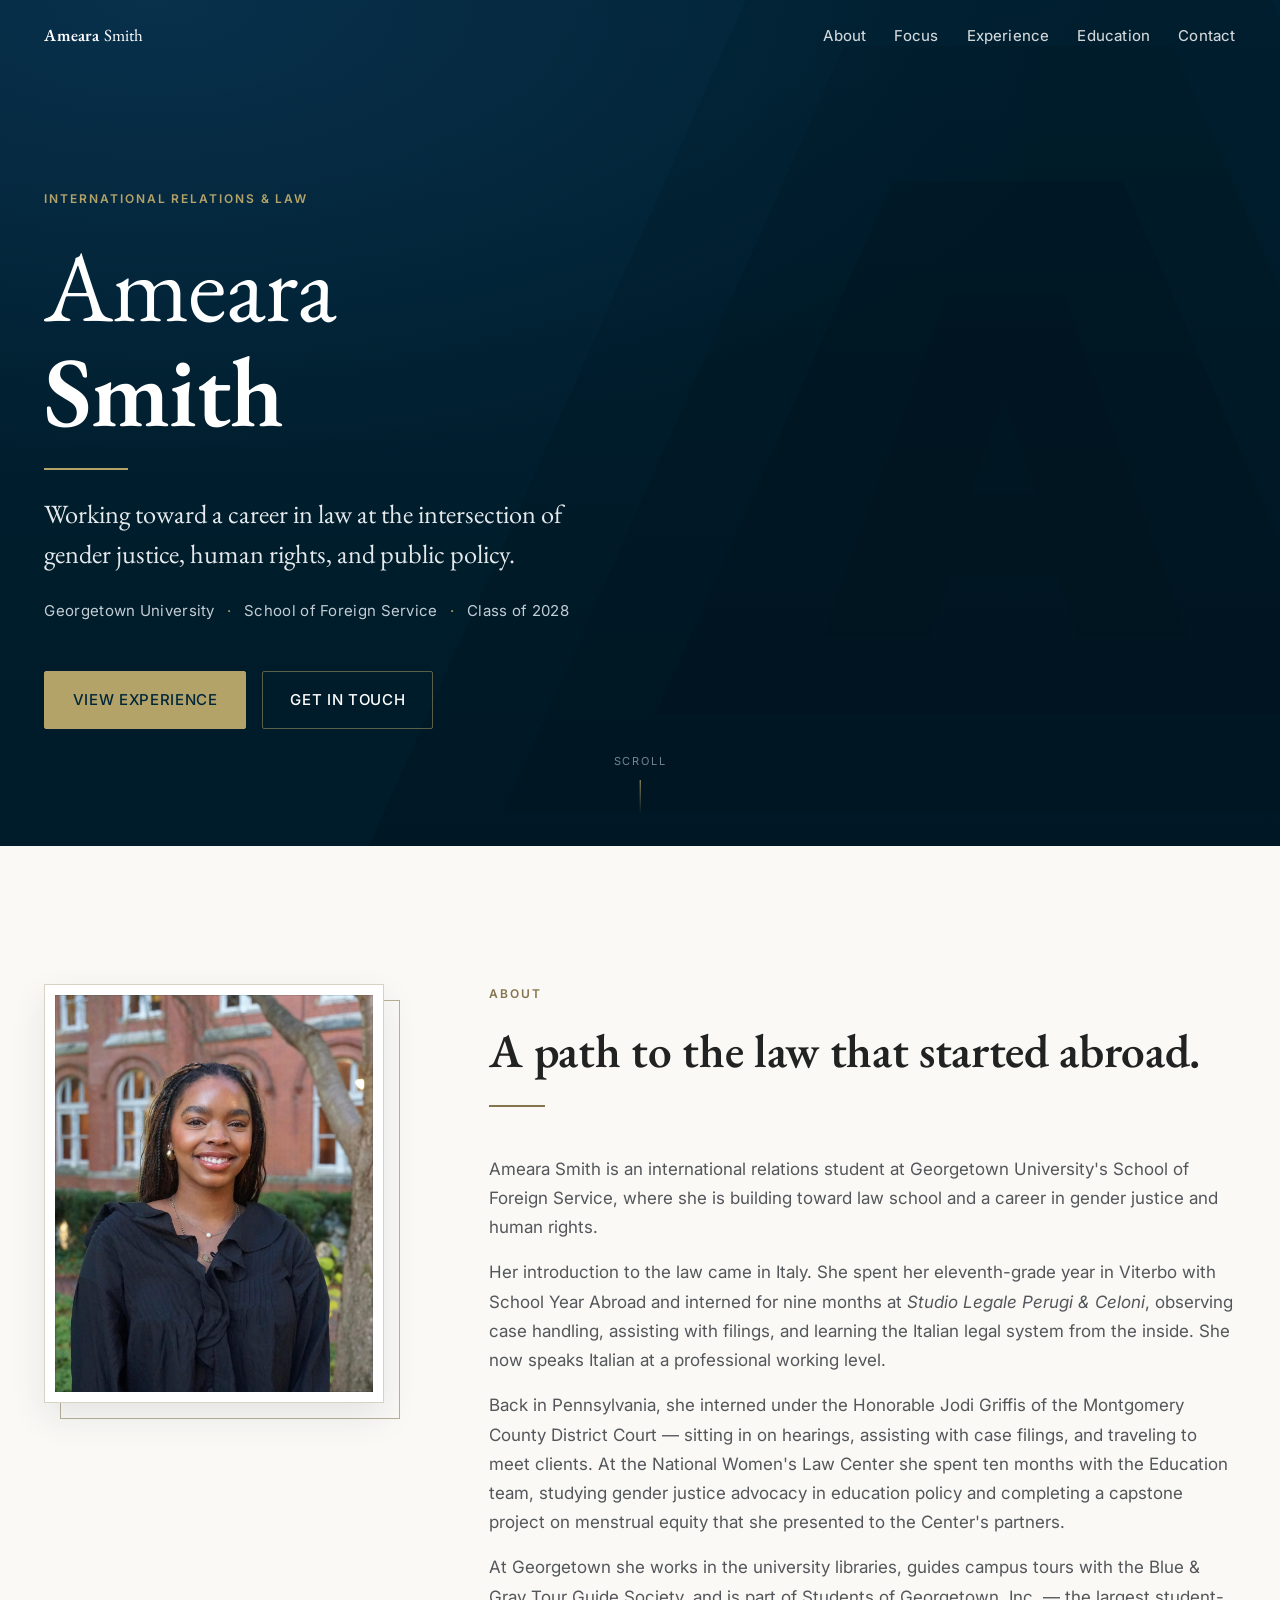
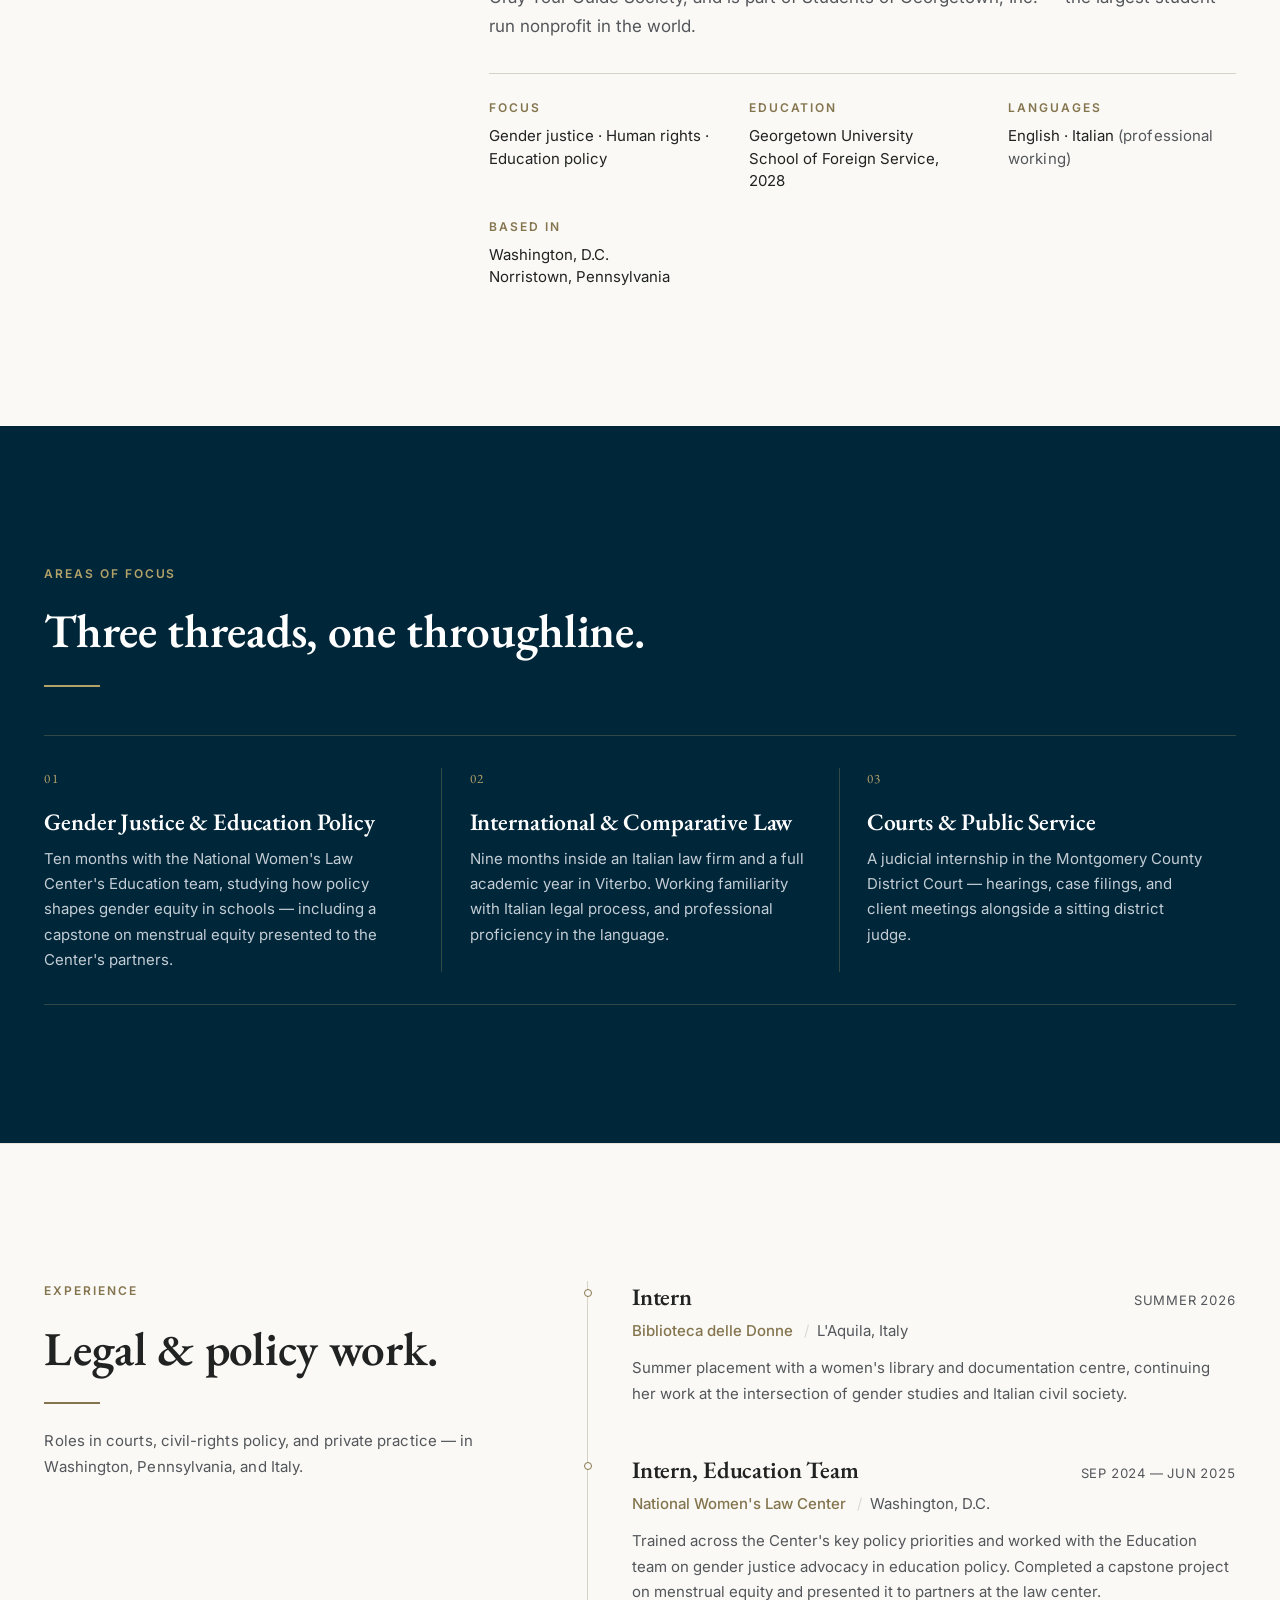
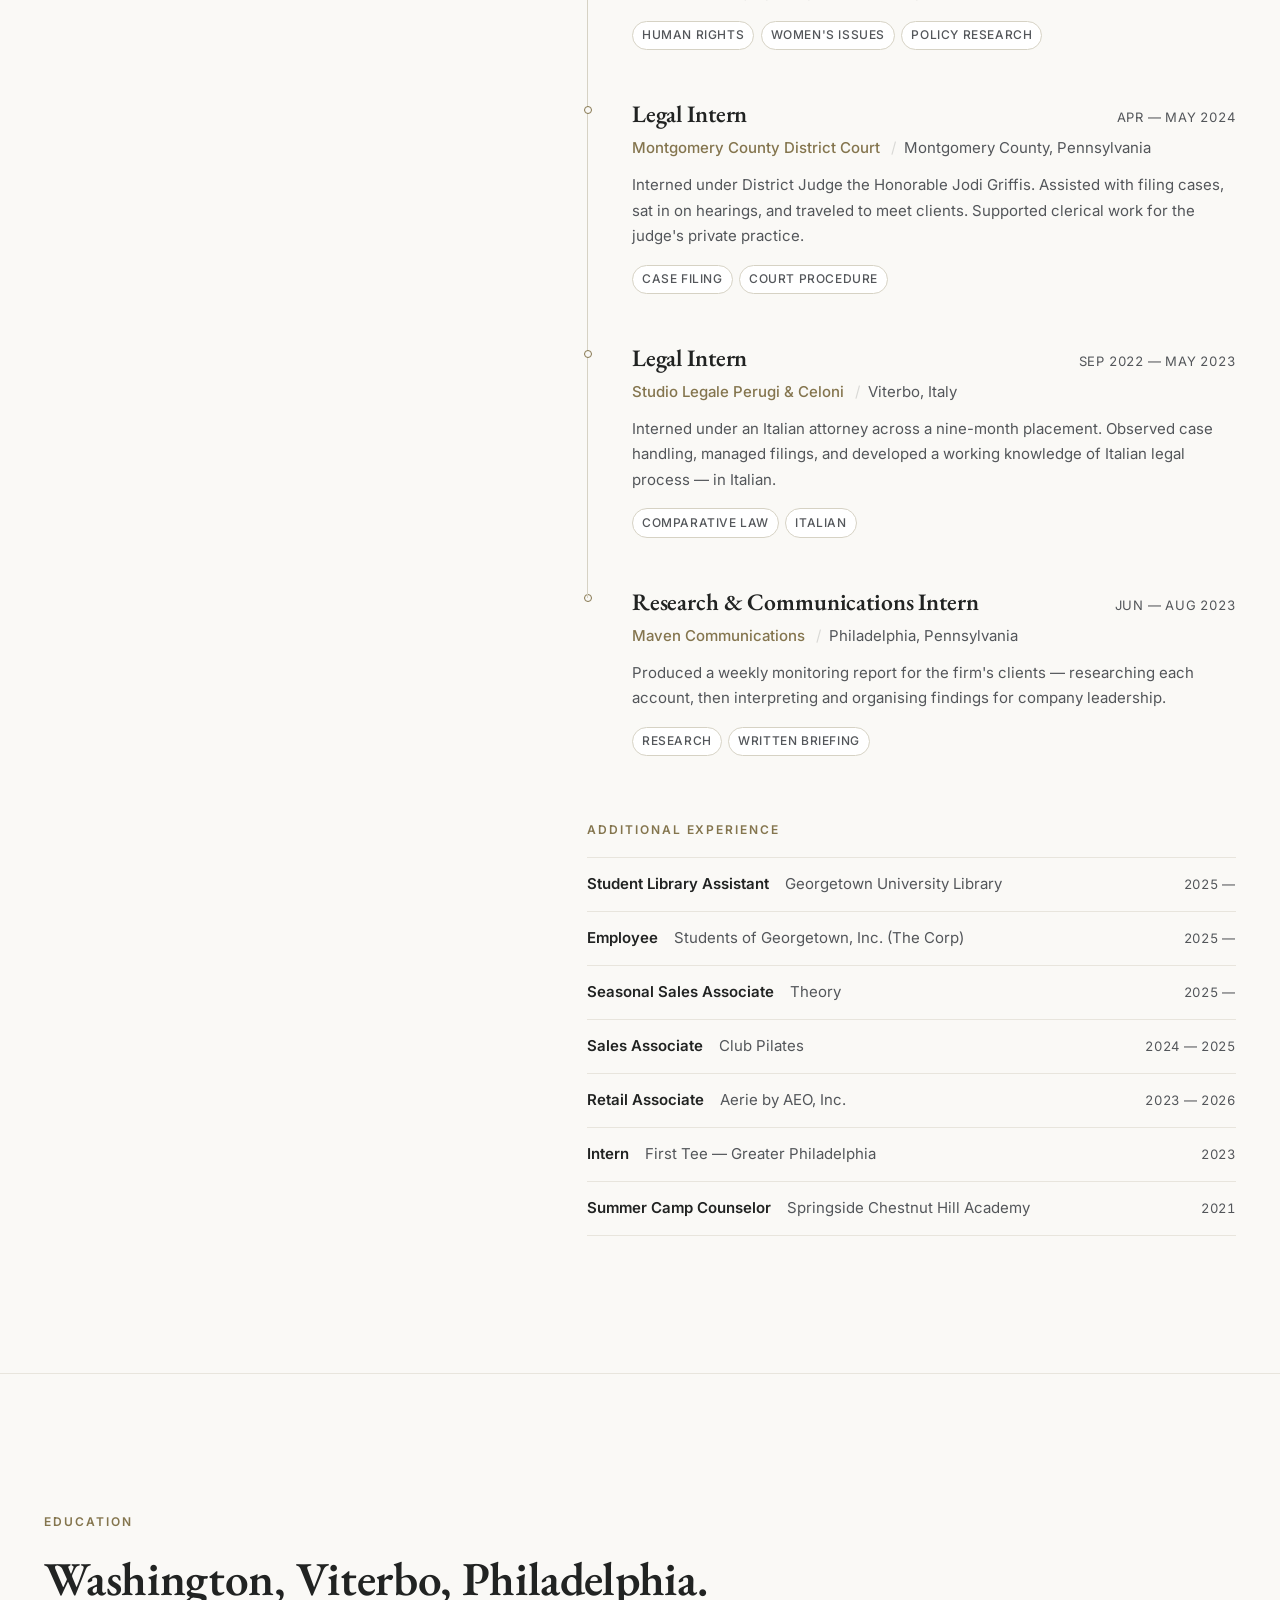
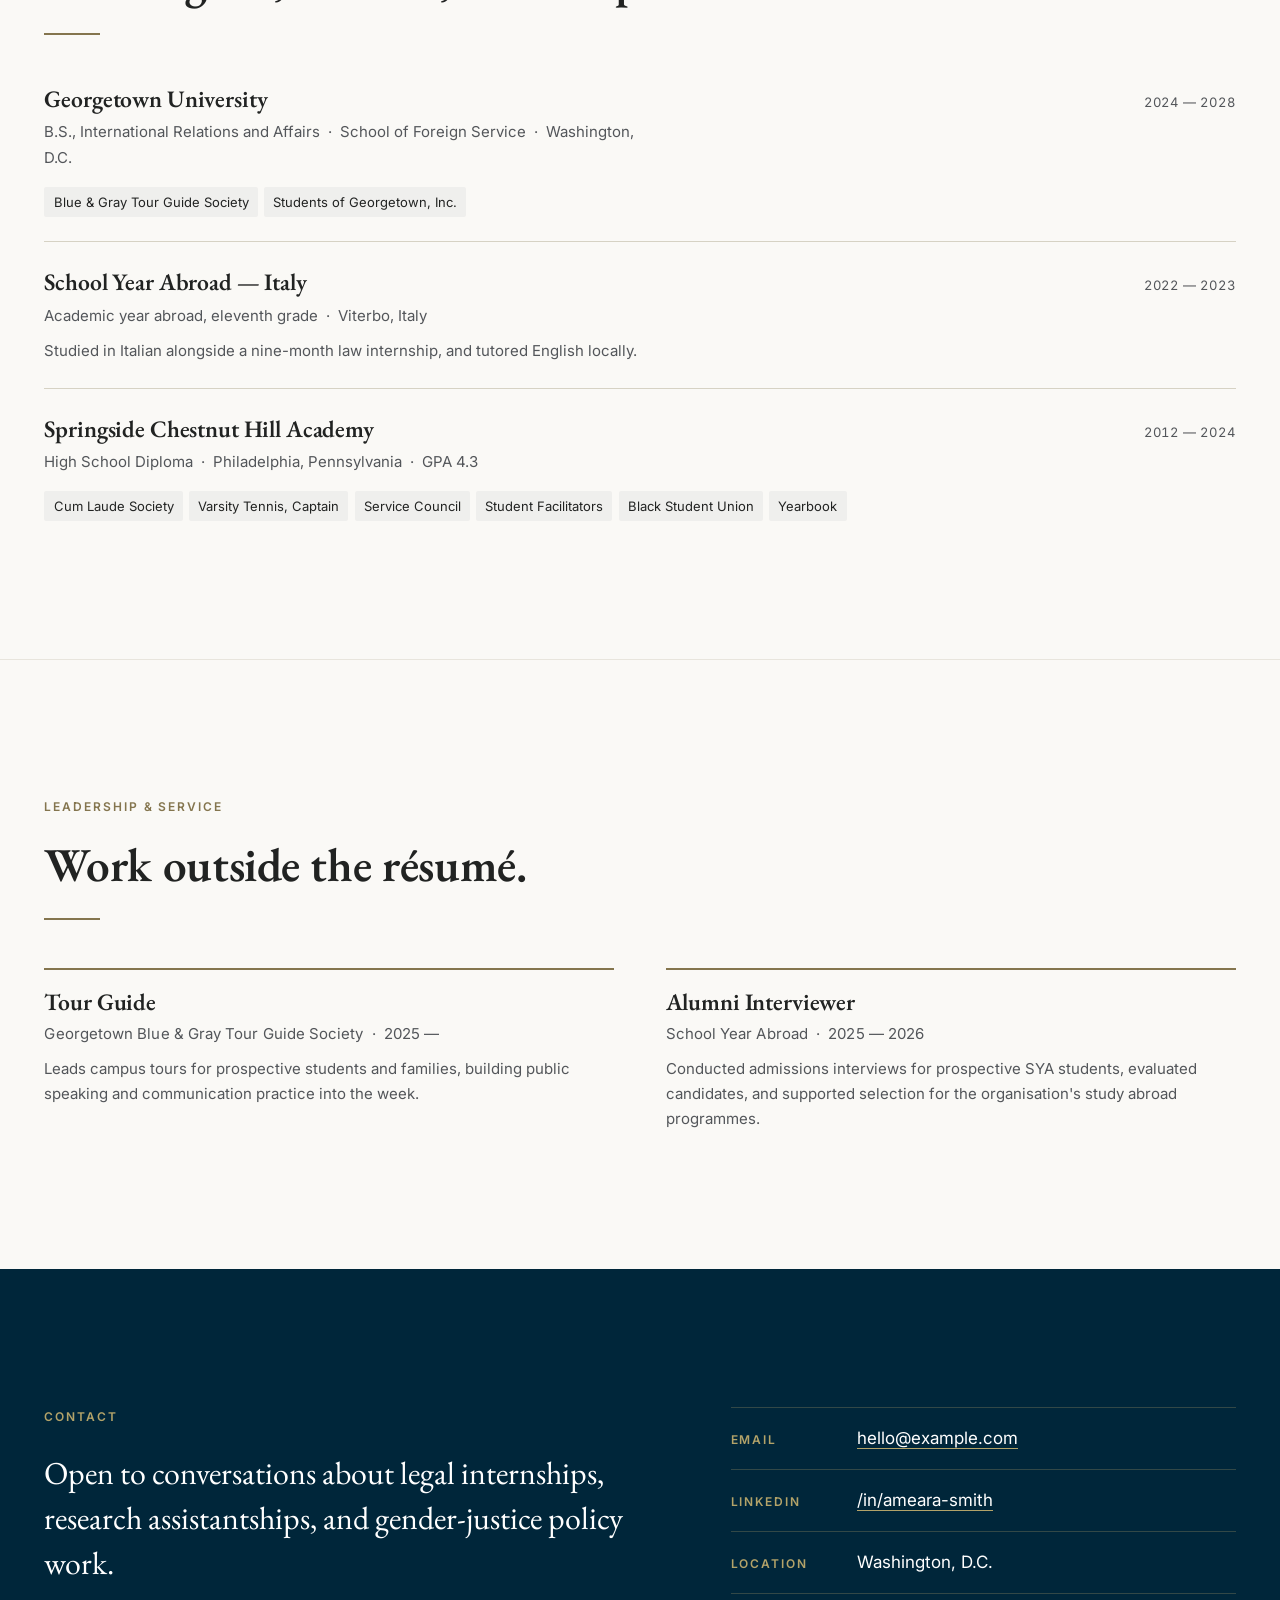
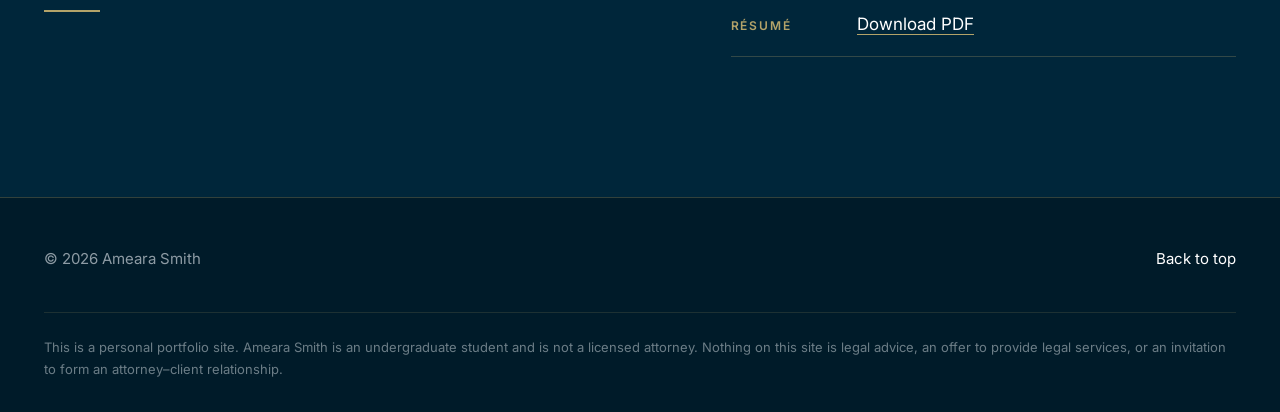
==== docs/index.html @ e1d450ac "c" ====
<!DOCTYPE html>
<html lang="en" class="no-js">
<head>
<meta charset="utf-8">
<meta name="viewport" content="width=device-width, initial-scale=1">

<!-- ==========================================================================
     AMEARA SMITH — personal site
     --------------------------------------------------------------------------
     HOW TO EDIT THIS PAGE
       · All the words live in this file. Change them right here.
       · All the colours, fonts and sizes live in assets/css/tokens.css.
       · Layout rules live in assets/css/styles.css.
       · Animation behaviour lives in assets/js/main.js.
       · Anything marked "TODO" in a comment needs a real value before launch.

     ADDING A NEW JOB / SCHOOL / SECTION
       Copy an existing <li> or <section> block and edit it. The stagger
       animation is assigned automatically — you don't need to number anything.
========================================================================== -->

<title>Ameara Smith — International Relations &amp; Law</title>
<meta name="description" content="Ameara Smith is an international relations student at Georgetown University's School of Foreign Service, working toward a career in law at the intersection of gender justice, human rights, and public policy.">
<meta name="author" content="Ameara Smith">

<!-- Update all four absolute URLs below together if the site moves to a
     custom domain (they must be absolute — relative URLs are invalid here). -->
<link rel="canonical" href="https://neymar-santo-10.github.io/Ameara_Smith_Website/">

<!-- Social share preview -->
<meta property="og:type" content="profile">
<meta property="og:title" content="Ameara Smith — International Relations &amp; Law">
<meta property="og:description" content="Georgetown University, School of Foreign Service. Gender justice, human rights, and public policy.">
<meta property="og:url" content="https://neymar-santo-10.github.io/Ameara_Smith_Website/">
<!-- Points at the portrait so previews aren't broken. It's a 2:3 portrait,
     so "summary" (square thumbnail) suits it better than a wide banner.
     TODO: make a 1200x630 og-image.jpg, then point og:image at it and switch
     twitter:card back to summary_large_image. -->
<meta property="og:image" content="https://neymar-santo-10.github.io/Ameara_Smith_Website/assets/img/ameara-smith.jpg">
<meta name="twitter:card" content="summary">

<meta name="theme-color" content="#00263A">

<!-- Typefaces. Source Serif 4 for display, Inter for text.
     If you ever go offline-only, self-host these and delete these 3 lines. -->
<link rel="preconnect" href="https://fonts.googleapis.com">
<link rel="preconnect" href="https://fonts.gstatic.com" crossorigin>
<link rel="stylesheet" href="https://fonts.googleapis.com/css2?family=EB+Garamond:wght@400..800&family=Inter:ital,wght@0,100..900;1,100..900&display=swap">

<link rel="stylesheet" href="assets/css/tokens.css">
<link rel="stylesheet" href="assets/css/styles.css">

<!-- Swaps no-js → js before first paint, so reveal elements never flash. -->
<script>document.documentElement.className = 'js';</script>
</head>

<body>

<a class="skip-link" href="#main">Skip to content</a>

<!-- ======================================================================
     HEADER
====================================================================== -->
<header class="site-header" id="header">
  <div class="container">
    <a class="brand" href="#top">Ameara <span class="brand__last">Smith</span></a>

    <button class="nav-toggle" type="button"
            aria-expanded="false" aria-controls="nav" aria-label="Menu">
      <span class="nav-toggle__bar"></span>
      <span class="nav-toggle__bar"></span>
      <span class="nav-toggle__bar"></span>
    </button>

    <nav class="nav" id="nav" aria-label="Primary">
      <a class="nav__link" href="#about">About</a>
      <a class="nav__link" href="#focus">Focus</a>
      <a class="nav__link" href="#experience">Experience</a>
      <a class="nav__link" href="#education">Education</a>
      <a class="nav__link" href="#contact">Contact</a>
    </nav>
  </div>
</header>

<main id="main">

<!-- ======================================================================
     HERO
     The name animates up behind a mask on load; everything else fades in
     after it. This is the only pronounced animation on the site.
====================================================================== -->
<section class="hero on-navy" id="top">

  <!-- Monogram "A". Geometry from the Figma frame; colour and intensity come
       from --monogram-ink / --monogram-strength in tokens.css.
       The four shapes keep their relative weights via fill-opacity, so the
       strength token scales the whole group without flattening it.

       preserveAspectRatio is xMaxYMid: the artwork is anchored to the RIGHT
       edge. With the default xMidYMid, a viewport narrower than the 1703:864
       artboard crops both sides evenly and cuts the monogram off — it lives
       at 72–95% across. Do not change this to xMidYMid.

       The flat background <rect> from the Figma export is deliberately gone;
       the hero's own gradient is the ground, which is richer than a solid. -->
  <svg class="hero__monogram" viewBox="0 0 1703 864"
       preserveAspectRatio="xMaxYMid slice" aria-hidden="true" focusable="false">
    <g class="hero__monogram-ink">
      <path fill-opacity=".25" d="M1199.38 -94H1653L2114 957H731L1199.38 -94Z"/>
      <path fill-opacity=".35" d="M1257.47 47H1594L1936 828H910L1257.47 47Z"/>
      <path fill-opacity=".5"  d="M1307.49 185H1542.33L1781 730H1065L1307.49 185Z"/>
      <path fill-opacity=".6"  d="M1235.23 651L1362.73 301H1482.73L1609.73 651H1495.73L1476.23 588.5H1365.73L1346.23 651H1235.23ZM1387.23 505H1454.23L1421.23 405L1387.23 505Z"/>
    </g>
  </svg>

  <div class="container">
    <div class="hero__inner">

      <p class="hero__kicker hero__fade" style="--d:0">International Relations &amp; Law</p>

      <h1 class="hero__name">
        <span class="line"><span class="line__inner" style="--d:0">Ameara</span></span>
        <span class="line"><span class="line__inner" style="--d:1">Smith</span></span>
      </h1>

      <hr class="hero__rule">

      <p class="hero__tagline hero__fade" style="--d:1">
        Working toward a career in law at the intersection of gender justice,
        human rights, and public policy.
      </p>

      <p class="hero__affil hero__fade" style="--d:2">
        Georgetown University <span>·</span> School of Foreign Service <span>·</span> Class of 2028
      </p>

      <div class="hero__actions hero__fade" style="--d:3">
        <a class="btn btn--solid" href="#experience">View experience</a>
        <a class="btn btn--ghost" href="#contact">Get in touch</a>
      </div>

    </div>
  </div>

  <a class="hero__cue" href="#about" aria-label="Scroll to about">Scroll</a>
</section>


<!-- ======================================================================
     ABOUT
====================================================================== -->
<section class="section" id="about">
  <div class="container">
    <div class="about__grid">

      <div data-reveal>
        <!-- To swap the photo: drop a new file at assets/img/ameara-smith.jpg
             and update width/height below to its real pixel size. A 4:5
             portrait crop fits the frame with no cropping. -->
        <figure class="portrait">
          <div class="portrait__frame">
            <img src="assets/img/ameara-smith.jpg"
                 alt="Portrait of Ameara Smith"
                 width="1100" height="1650"
                 decoding="async">
          </div>
        </figure>
      </div>

      <div class="about__body">
        <div class="section-head" data-reveal>
          <span class="eyebrow">About</span>
          <h2>A path to the law that started abroad.</h2>
          <hr class="rule" data-reveal>
        </div>

        <div data-reveal-group>
          <p data-reveal>
            Ameara Smith is an international relations student at Georgetown
            University's School of Foreign Service, where she is building toward
            law school and a career in gender justice and human rights.
          </p>

          <p data-reveal>
            Her introduction to the law came in Italy. She spent her eleventh-grade
            year in Viterbo with School Year Abroad and interned for nine months at
            <em>Studio Legale Perugi &amp; Celoni</em>, observing case handling,
            assisting with filings, and learning the Italian legal system from the
            inside. She now speaks Italian at a professional working level.
          </p>

          <p data-reveal>
            Back in Pennsylvania, she interned under the Honorable Jodi Griffis of
            the Montgomery County District Court — sitting in on hearings, assisting
            with case filings, and traveling to meet clients. At the National Women's
            Law Center she spent ten months with the Education team, studying gender
            justice advocacy in education policy and completing a capstone project on
            menstrual equity that she presented to the Center's partners.
          </p>

          <p data-reveal>
            At Georgetown she works in the university libraries, guides campus tours
            with the Blue &amp; Gray Tour Guide Society, and is part of Students of
            Georgetown, Inc. — the largest student-run nonprofit in the world.
          </p>
        </div>

        <dl class="facts" data-reveal>
          <div>
            <dt>Focus</dt>
            <dd>Gender justice · Human rights · Education policy</dd>
          </div>
          <div>
            <dt>Education</dt>
            <dd>Georgetown University<br>School of Foreign Service, 2028</dd>
          </div>
          <div>
            <dt>Languages</dt>
            <dd>English · Italian <span class="meta">(professional working)</span></dd>
          </div>
          <div>
            <dt>Based in</dt>
            <dd>Washington, D.C.<br>Norristown, Pennsylvania</dd>
          </div>
        </dl>
      </div>

    </div>
  </div>
</section>


<!-- ======================================================================
     FOCUS  — navy band, breaks up the page
====================================================================== -->
<section class="section on-navy" id="focus">
  <div class="container">

    <div class="section-head" data-reveal>
      <span class="eyebrow">Areas of Focus</span>
      <h2>Three threads, one throughline.</h2>
      <hr class="rule" data-reveal>
    </div>

    <div class="cards" data-reveal-group>

      <article class="card" data-reveal>
        <span class="card__num">01</span>
        <h3>Gender Justice &amp; Education Policy</h3>
        <p>
          Ten months with the National Women's Law Center's Education team,
          studying how policy shapes gender equity in schools — including a
          capstone on menstrual equity presented to the Center's partners.
        </p>
      </article>

      <article class="card" data-reveal>
        <span class="card__num">02</span>
        <h3>International &amp; Comparative Law</h3>
        <p>
          Nine months inside an Italian law firm and a full academic year in
          Viterbo. Working familiarity with Italian legal process, and
          professional proficiency in the language.
        </p>
      </article>

      <article class="card" data-reveal>
        <span class="card__num">03</span>
        <h3>Courts &amp; Public Service</h3>
        <p>
          A judicial internship in the Montgomery County District Court —
          hearings, case filings, and client meetings alongside a sitting
          district judge.
        </p>
      </article>

    </div>
  </div>
</section>


<!-- ======================================================================
     EXPERIENCE
     To add a role: copy one <li class="entry"> block and edit it.
====================================================================== -->
<section class="section" id="experience">
  <div class="container">
    <div class="split">

      <div class="split__aside">
        <div class="section-head" data-reveal>
          <span class="eyebrow">Experience</span>
          <h2>Legal &amp; policy work.</h2>
          <hr class="rule" data-reveal>
          <p class="meta">
            Roles in courts, civil-rights policy, and private practice —
            in Washington, Pennsylvania, and Italy.
          </p>
        </div>
      </div>

      <div>
        <ol class="timeline" data-reveal-group>

          <!-- TODO: VERIFY — this is drawn from Ameara's own announcement post,
               not from the Experience section of her LinkedIn. Confirm the exact
               job title and dates, or delete this block. -->
          <li class="entry" data-reveal>
            <div class="entry__head">
              <h3 class="entry__role">Intern</h3>
              <span class="entry__dates">Summer 2026</span>
            </div>
            <p class="entry__org">
              Biblioteca delle Donne
              <span class="sep">/</span><span class="place">L'Aquila, Italy</span>
            </p>
            <p>
              Summer placement with a women's library and documentation centre,
              continuing her work at the intersection of gender studies and Italian
              civil society.
            </p>
          </li>

          <li class="entry" data-reveal>
            <div class="entry__head">
              <h3 class="entry__role">Intern, Education Team</h3>
              <span class="entry__dates tnum">Sep 2024 — Jun 2025</span>
            </div>
            <p class="entry__org">
              National Women's Law Center
              <span class="sep">/</span><span class="place">Washington, D.C.</span>
            </p>
            <p>
              Trained across the Center's key policy priorities and worked with the
              Education team on gender justice advocacy in education policy.
              Completed a capstone project on menstrual equity and presented it to
              partners at the law center.
            </p>
            <ul class="tags">
              <li>Human Rights</li>
              <li>Women's Issues</li>
              <li>Policy Research</li>
            </ul>
          </li>

          <li class="entry" data-reveal>
            <div class="entry__head">
              <h3 class="entry__role">Legal Intern</h3>
              <span class="entry__dates tnum">Apr — May 2024</span>
            </div>
            <p class="entry__org">
              Montgomery County District Court
              <span class="sep">/</span><span class="place">Montgomery County, Pennsylvania</span>
            </p>
            <p>
              Interned under District Judge the Honorable Jodi Griffis. Assisted with
              filing cases, sat in on hearings, and traveled to meet clients.
              Supported clerical work for the judge's private practice.
            </p>
            <ul class="tags">
              <li>Case Filing</li>
              <li>Court Procedure</li>
            </ul>
          </li>

          <li class="entry" data-reveal>
            <div class="entry__head">
              <h3 class="entry__role">Legal Intern</h3>
              <span class="entry__dates tnum">Sep 2022 — May 2023</span>
            </div>
            <p class="entry__org">
              Studio Legale Perugi &amp; Celoni
              <span class="sep">/</span><span class="place">Viterbo, Italy</span>
            </p>
            <p>
              Interned under an Italian attorney across a nine-month placement.
              Observed case handling, managed filings, and developed a working
              knowledge of Italian legal process — in Italian.
            </p>
            <ul class="tags">
              <li>Comparative Law</li>
              <li>Italian</li>
            </ul>
          </li>

          <li class="entry" data-reveal>
            <div class="entry__head">
              <h3 class="entry__role">Research &amp; Communications Intern</h3>
              <span class="entry__dates tnum">Jun — Aug 2023</span>
            </div>
            <p class="entry__org">
              Maven Communications
              <span class="sep">/</span><span class="place">Philadelphia, Pennsylvania</span>
            </p>
            <p>
              Produced a weekly monitoring report for the firm's clients — researching
              each account, then interpreting and organising findings for company
              leadership.
            </p>
            <ul class="tags">
              <li>Research</li>
              <li>Written Briefing</li>
            </ul>
          </li>

        </ol>

        <!-- ---- Secondary roles, kept compact so they don't crowd the above ---- -->
        <div style="margin-top: var(--s-6)" data-reveal>
          <span class="eyebrow">Additional Experience</span>
          <ul class="compact">
            <li><span class="r">Student Library Assistant</span> <span class="o">Georgetown University Library</span> <span class="d tnum">2025 —</span></li>
            <li><span class="r">Employee</span> <span class="o">Students of Georgetown, Inc. (The Corp)</span> <span class="d tnum">2025 —</span></li>
            <li><span class="r">Seasonal Sales Associate</span> <span class="o">Theory</span> <span class="d tnum">2025 —</span></li>
            <li><span class="r">Sales Associate</span> <span class="o">Club Pilates</span> <span class="d tnum">2024 — 2025</span></li>
            <li><span class="r">Retail Associate</span> <span class="o">Aerie by AEO, Inc.</span> <span class="d tnum">2023 — 2026</span></li>
            <li><span class="r">Intern</span> <span class="o">First Tee — Greater Philadelphia</span> <span class="d tnum">2023</span></li>
            <li><span class="r">Summer Camp Counselor</span> <span class="o">Springside Chestnut Hill Academy</span> <span class="d tnum">2021</span></li>
          </ul>
        </div>
      </div>

    </div>
  </div>
</section>


<!-- ======================================================================
     EDUCATION
====================================================================== -->
<section class="section" id="education">
  <div class="container">

    <div class="section-head" data-reveal>
      <span class="eyebrow">Education</span>
      <h2>Washington, Viterbo, Philadelphia.</h2>
      <hr class="rule" data-reveal>
    </div>

    <ul class="edu" data-reveal-group>

      <li data-reveal>
        <div class="edu__school">
          <h3>Georgetown University</h3>
          <span class="entry__dates tnum">2024 — 2028</span>
        </div>
        <p class="edu__degree">
          B.S., International Relations and Affairs &nbsp;·&nbsp; School of Foreign Service
          &nbsp;·&nbsp; Washington, D.C.
        </p>
        <ul class="honors">
          <li>Blue &amp; Gray Tour Guide Society</li>
          <li>Students of Georgetown, Inc.</li>
        </ul>
      </li>

      <li data-reveal>
        <div class="edu__school">
          <h3>School Year Abroad — Italy</h3>
          <span class="entry__dates tnum">2022 — 2023</span>
        </div>
        <p class="edu__degree">
          Academic year abroad, eleventh grade &nbsp;·&nbsp; Viterbo, Italy
        </p>
        <p class="edu__note">
          Studied in Italian alongside a nine-month law internship, and tutored
          English locally.
        </p>
      </li>

      <li data-reveal>
        <div class="edu__school">
          <h3>Springside Chestnut Hill Academy</h3>
          <span class="entry__dates tnum">2012 — 2024</span>
        </div>
        <p class="edu__degree">
          High School Diploma &nbsp;·&nbsp; Philadelphia, Pennsylvania
          &nbsp;·&nbsp; GPA 4.3
        </p>
        <ul class="honors">
          <li>Cum Laude Society</li>
          <li>Varsity Tennis, Captain</li>
          <li>Service Council</li>
          <li>Student Facilitators</li>
          <li>Black Student Union</li>
          <li>Yearbook</li>
        </ul>
      </li>

    </ul>
  </div>
</section>


<!-- ======================================================================
     SERVICE
====================================================================== -->
<section class="section" id="service">
  <div class="container">

    <div class="section-head" data-reveal>
      <span class="eyebrow">Leadership &amp; Service</span>
      <h2>Work outside the résumé.</h2>
      <hr class="rule" data-reveal>
    </div>

    <ul class="service" data-reveal-group>

      <li data-reveal>
        <h3>Tour Guide</h3>
        <span class="meta">Georgetown Blue &amp; Gray Tour Guide Society &nbsp;·&nbsp; 2025 —</span>
        <p>
          Leads campus tours for prospective students and families, building public
          speaking and communication practice into the week.
        </p>
      </li>

      <li data-reveal>
        <h3>Alumni Interviewer</h3>
        <span class="meta">School Year Abroad &nbsp;·&nbsp; 2025 — 2026</span>
        <p>
          Conducted admissions interviews for prospective SYA students, evaluated
          candidates, and supported selection for the organisation's study abroad
          programmes.
        </p>
      </li>

    </ul>
  </div>
</section>


<!-- ======================================================================
     CONTACT
====================================================================== -->
<section class="section on-navy" id="contact">
  <div class="container">
    <div class="contact__grid">

      <div>
        <div class="section-head" data-reveal>
          <span class="eyebrow">Contact</span>
          <p class="contact__lead">
            Open to conversations about legal internships, research assistantships,
            and gender-justice policy work.
          </p>
          <hr class="rule" data-reveal>
        </div>
      </div>

      <div data-reveal>
        <dl class="channels">
          <!-- TODO: EMAIL — swap in the real address in BOTH the href and the text. -->
          <div>
            <dt>Email</dt>
            <dd><a class="link link--static" href="mailto:hello@example.com">hello@example.com</a></dd>
          </div>
          <div>
            <dt>LinkedIn</dt>
            <dd>
              <a class="link link--static" href="https://www.linkedin.com/in/ameara-smith-89584923b/"
                 target="_blank" rel="noopener">/in/ameara-smith</a>
            </dd>
          </div>
          <div>
            <dt>Location</dt>
            <dd>Washington, D.C.</dd>
          </div>
          <!-- TODO: RÉSUMÉ — drop the PDF at assets/ameara-smith-resume.pdf,
               or delete this row until there is one. -->
          <div>
            <dt>Résumé</dt>
            <dd><a class="link link--static" href="assets/ameara-smith-resume.pdf">Download PDF</a></dd>
          </div>
        </dl>
      </div>

    </div>
  </div>
</section>

</main>


<!-- ======================================================================
     FOOTER
====================================================================== -->
<footer class="site-footer">
  <div class="container">
    <p>&copy; <span id="year">2026</span> Ameara Smith</p>
    <p><a class="link" href="#top">Back to top</a></p>

    <!-- Keep this notice. See README — it is the standard safeguard for a
         pre-law personal site, so the page can't be read as an offer of
         legal services by someone not admitted to a bar. -->
    <p class="disclaimer">
      This is a personal portfolio site. Ameara Smith is an undergraduate student
      and is not a licensed attorney. Nothing on this site is legal advice, an
      offer to provide legal services, or an invitation to form an
      attorney–client relationship.
    </p>
  </div>
</footer>


<!-- Structured data — helps Google show her correctly in search results. -->
<script type="application/ld+json">
{
  "@context": "https://schema.org",
  "@type": "Person",
  "name": "Ameara Smith",
  "url": "https://neymar-santo-10.github.io/Ameara_Smith_Website/",
  "description": "International relations student at Georgetown University's School of Foreign Service, focused on gender justice, human rights, and public policy.",
  "affiliation": {
    "@type": "CollegeOrUniversity",
    "name": "Georgetown University, School of Foreign Service"
  },
  "knowsLanguage": ["English", "Italian"],
  "homeLocation": { "@type": "Place", "name": "Washington, D.C." },
  "sameAs": ["https://www.linkedin.com/in/ameara-smith-89584923b/"]
}
</script>

<script src="assets/js/main.js" defer></script>
</body>
</html>
---- docs/assets/css/tokens.css ----
/* ============================================================================
   TOKENS.CSS  —  THE BRAND FILE
   ----------------------------------------------------------------------------
   This is the only file you need to touch to re-skin the entire site.
   Change a value here and every component updates. Nothing else hardcodes
   a colour, a font, or a size.

   PALETTE: "Counsel" — a Pantone-anchored system.

   Anchors below are the published hex conversions of real Pantone Coated
   colours. The "paper", "hover" and "line" values are tints/shades derived
   from those anchors (Pantone spot colours have no exact digital equivalent,
   so derived steps are the honest way to build a screen ramp).

     PANTONE 539 C        #00263A   Ink Navy      primary / authority
     PANTONE 419 C        #212322   Graphite      headline text
     PANTONE Cool Gray 11 #53565A   Slate         body & secondary text
     PANTONE Cool Gray 1  #D9D9D6   Ash           hairlines on cool grounds
     PANTONE 4515 C       #B3A369   Old Gold      accent ON NAVY only
     PANTONE 871 C        #84754E   Antique Gold  accent ON PAPER only
     PANTONE 7527 C       #D6D2C4   Parchment     warm rules & dividers
     PANTONE 5455 C       #BFCED6   Pale Blue     quiet fills

   WHY TWO GOLDS — this is the part worth not breaking:
     #B3A369 on white is only 2.51:1 → fails WCAG AA, unreadable.
     #B3A369 on Ink Navy is  6.24:1 → passes AA comfortably.
     #84754E on paper white is 4.53:1 → passes AA for body text.
   So gold-on-dark and gold-on-light are deliberately different swatches.
   If you swap one, re-check it at https://webaim.org/resources/contrastchecker/
============================================================================ */

:root {
  /* ---- 1. RAW PANTONE ANCHORS -------------------------------------------
     Don't reference these directly in components. Use the semantic names
     in section 2 instead, so a rebrand is a six-line edit.               */
  --pms-539:      #00263A;
  --pms-419:      #212322;
  --pms-cool-11:  #53565A;
  --pms-cool-1:   #D9D9D6;
  --pms-4515:     #B3A369;
  --pms-871:      #84754E;
  --pms-7527:     #D6D2C4;
  --pms-5455:     #BFCED6;

  /* Derived steps (tints & shades of the anchors above) */
  --navy-deep:    #001B29;  /* 539 C shaded ~25% — footer, hero base       */
  --navy-raised:  #0A3350;  /* 539 C tinted ~12% — cards on navy, hovers   */
  --paper:        #FAF9F6;  /* 7527 C at ~12% tint — page ground           */
  --paper-raised: #FFFFFF;  /* pure white — cards lifting off the paper    */
  --gold-soft:    #C9BC8C;  /* 4515 C tinted ~20% — hover state on navy    */

  /* ---- 2. SEMANTIC COLOUR ROLES -----------------------------------------
     Components only ever use these. Rebrand = change this block.        */
  --c-bg:              var(--paper);
  --c-bg-raised:       var(--paper-raised);
  --c-bg-inverse:      var(--pms-539);
  --c-bg-inverse-deep: var(--navy-deep);
  --c-bg-inverse-up:   var(--navy-raised);

  --c-heading:         var(--pms-419);
  --c-body:            var(--pms-cool-11);
  --c-heading-inverse: #FFFFFF;
  --c-body-inverse:    #C3CDD4;   /* 5455 C shaded — 8.2:1 on Ink Navy    */

  --c-accent:          var(--pms-871);    /* gold on light grounds        */
  --c-accent-inverse:  var(--pms-4515);   /* gold on navy grounds         */
  --c-accent-hover:    var(--gold-soft);

  --c-line:            var(--pms-7527);   /* dividers on paper            */
  --c-line-soft:       #E8E5DD;           /* 7527 C at ~35% — faint rules */
  --c-line-inverse:    rgba(179, 163, 105, 0.28);

  --c-focus:           var(--pms-871);
  --c-focus-inverse:   var(--pms-4515);

  /* ---- 3. TYPEFACES ------------------------------------------------------
     EB Garamond — old-style serif. Bookish and traditional; the law-library
                   register rather than the corporate-firm one.
     Inter       — neutral UI sans for body, labels, navigation.
     Both carry full fallback stacks so the page still reads correctly if
     Google Fonts is blocked or offline.

     ⚠ If you swap the display face, re-check section 4. EB Garamond has a
     noticeably smaller x-height than most serifs, so the display sizes below
     are set ~8% larger and the tracking is looser than they'd be for, say,
     Source Serif 4. Change the font without changing those and headings will
     look undersized and cramped.                                         */
  --font-display: "EB Garamond", Garamond, Georgia,
                  "Times New Roman", Times, serif;
  --font-body:    "Inter", -apple-system, BlinkMacSystemFont, "Segoe UI",
                  Roboto, Helvetica, Arial, sans-serif;

  /* ---- 4. TYPE SCALE -----------------------------------------------------
     Fluid via clamp(): min / preferred(viewport-relative) / max.
     No media queries needed — it scales smoothly from 320px to 1600px.  */
  /* Display sizes carry an ~8% uplift for EB Garamond's small x-height.
     Divide back out if you move to a larger-eyed serif. */
  --t-hero:    clamp(2.95rem, 1.72rem + 5.6vw, 6.5rem);
  --t-h2:      clamp(1.9rem, 1.35rem + 2.27vw, 2.95rem);
  --t-h3:      clamp(1.22rem, 1.06rem + 0.64vw, 1.48rem);
  --t-lead:    clamp(1.05rem, 0.97rem + 0.42vw, 1.3rem);
  --t-body:    1.0625rem;   /* 17px — comfortable long-form reading       */
  --t-small:   0.9375rem;
  --t-label:   0.75rem;     /* eyebrows / kickers, always letterspaced    */

  --lh-tight:  1.06;
  --lh-snug:   1.28;
  --lh-body:   1.72;        /* generous — this is a text-led site         */

  /* Old-style serifs are already narrow and tightly fitted, so they need far
     less negative tracking than a transitional face. These are deliberately
     looser than the -0.022 / -0.014 that suited Source Serif 4. */
  --ls-hero:   -0.012em;
  --ls-h2:     -0.007em;
  --ls-label:  0.16em;      /* small caps need lots of air                */

  /* ---- 5. SPACING (8px base) -------------------------------------------- */
  --s-1:  0.5rem;
  --s-2:  1rem;
  --s-3:  1.5rem;
  --s-4:  2rem;
  --s-5:  3rem;
  --s-6:  4rem;
  --s-7:  6rem;
  --s-section: clamp(4.5rem, 3rem + 7vw, 9rem);  /* vertical section rhythm */

  /* ---- 6. LAYOUT --------------------------------------------------------- */
  /* Outer container. This is what sets the left edge of everything — the
     container is centred, so a narrower page pushes content further in.
     Raised from 1180px because the hero was sitting too far right on wide
     screens. Only affects viewports above ~1440px; below that the gutter
     governs and nothing moves. Prose stays readable regardless because
     --w-text caps the measure independently. */
  --w-page:   1340px;   /* outer container                                  */
  --w-text:   68ch;     /* max measure for prose — never let lines run wide */
  --w-narrow: 780px;
  --gutter:   clamp(1.25rem, 0.7rem + 2.6vw, 3rem);
  --header-h: 72px;

  /* ---- 7. MOTION ---------------------------------------------------------
     Tuned deliberately slow and generous — longer durations, more travel,
     wider stagger. This is a bigger, more cinematic feel than the tighter
     150–400ms band Nielsen Norman Group recommends for scroll reveals; the
     tradeoff is that fast scrollers can outrun the animation and see content
     still arriving. Dial --dur-reveal and --reveal-lift down together if it
     ever starts to feel sluggish rather than considered.

     Everything here is switched off under prefers-reduced-motion.

     INTERACTION speeds (--dur-fast / --dur-base) are deliberately NOT slowed.
     Hovers and menu toggles are feedback, not choreography — stretch those
     and the site feels laggy rather than elegant.                        */
  --dur-fast:   160ms;   /* hover feedback — keep snappy                   */
  --dur-base:   260ms;   /* menus, header state — keep snappy              */
  --dur-reveal: 1000ms;  /* scroll reveals                                 */

  /* Expo-out. Quick departure, long graceful settle — reads as weight and
     deliberation. Much more pronounced than a standard ease-out. */
  --ease-out:   cubic-bezier(0.16, 1, 0.30, 1);
  --ease-soft:  cubic-bezier(0.4, 0.0, 0.2, 1);

  --reveal-lift: 34px;   /* how far elements travel up                     */
  --stagger:     115ms;  /* delay between sibling reveals                  */

  /* ---- 8. HERO MONOGRAM --------------------------------------------------
     The oversized "A" behind the hero. Geometry lives in the inline <svg>
     in index.html; these two values control how it reads.

       --monogram-ink       the colour of the shapes
       --monogram-strength  overall intensity (a multiplier — the four shapes
                            keep their relative weights of .25/.35/.5/.6)

     The four shapes are nested, so each one deepens the tone toward the
     centre. With a DARK ink each nested shape reads darker than the last
     (debossed, as drawn in Figma); with a LIGHT ink the stack runs the other
     way. Same geometry either way — only the direction changes.

     The hero's ground under the monogram runs #002031 at the top of the
     section to #001B29 at the bottom. Measured against that, the densest
     overlap moves the pixel by:

       black          @ 0.30   Δ13 top / Δ11 bottom  ← default, debossed
       PANTONE 5455 C @ 0.07   Δ12 / Δ12             raised instead of recessed
       white          @ 0.05   Δ12 / Δ12             same weight, but
                                                     desaturates navy to grey
       #001C2C        @ 0.60   Δ3  / Δ1              the raw Figma values.
                                                     Invisible — that artboard
                                                     was #022437, much lighter
                                                     than the real hero here.

     Black is the safest dark: scaling all channels down preserves the navy
     hue, where white flattens it toward grey.

     --monogram-strength scales all four shapes at once; they keep their
     relative weights (.25 / .35 / .5 / .6). Lower it for subtler.
     Use _tuner.html to judge it against the real hero.
  ------------------------------------------------------------------------ */
  --monogram-ink:      #000000;
  --monogram-strength: 0.30;

  /* ---- 9. MISC ----------------------------------------------------------- */
  --radius:      2px;    /* near-square. Rounded corners read casual.      */
  --radius-img:  3px;
  --rule:        1px;
  --shadow-nav:  0 1px 0 var(--c-line), 0 8px 28px rgba(0, 38, 58, 0.06);
}
---- docs/assets/css/styles.css ----
/* ============================================================================
   STYLES.CSS  —  layout & components
   ----------------------------------------------------------------------------
   Every colour / size / duration here comes from tokens.css.
   If you want to change how the site LOOKS, edit tokens.css first.
   Edit this file when you want to change how the site is LAID OUT.

   Contents
     01  Reset & base
     02  Typography primitives
     03  Layout helpers
     04  Motion — the reveal system
     05  Header & navigation
     06  Hero
     07  Section furniture
     08  About
     09  Focus cards
     10  Experience timeline
     11  Education & credentials
     12  Service list
     13  Contact
     14  Footer
     15  Buttons & links
     16  Print
============================================================================ */

/* ---------------------------------------------------------------------------
   01  RESET & BASE
--------------------------------------------------------------------------- */
*,
*::before,
*::after { box-sizing: border-box; }

html {
  -webkit-text-size-adjust: 100%;
  scroll-behavior: smooth;
}

body {
  margin: 0;
  background: var(--c-bg);
  color: var(--c-body);
  font-family: var(--font-body);
  font-size: var(--t-body);
  line-height: var(--lh-body);
  font-weight: 400;
  -webkit-font-smoothing: antialiased;
  -moz-osx-font-smoothing: grayscale;
  text-rendering: optimizeLegibility;
  overflow-x: hidden;
}

img { max-width: 100%; height: auto; display: block; }

::selection {
  background: var(--pms-539);
  color: #fff;
}

/* Visible keyboard focus everywhere. Never remove this. */
:focus-visible {
  outline: 2px solid var(--c-focus);
  outline-offset: 3px;
  border-radius: 1px;
}
.on-navy :focus-visible { outline-color: var(--c-focus-inverse); }

.skip-link {
  position: absolute;
  left: var(--s-2);
  top: -100%;
  z-index: 200;
  padding: var(--s-1) var(--s-2);
  background: var(--pms-539);
  color: #fff;
  font-size: var(--t-small);
  text-decoration: none;
  transition: top var(--dur-fast) var(--ease-out);
}
.skip-link:focus { top: var(--s-2); }

.visually-hidden {
  position: absolute;
  width: 1px; height: 1px;
  margin: -1px; padding: 0;
  overflow: hidden;
  clip: rect(0 0 0 0);
  white-space: nowrap;
  border: 0;
}

/* ---------------------------------------------------------------------------
   02  TYPOGRAPHY PRIMITIVES
--------------------------------------------------------------------------- */
h1, h2, h3, h4 {
  font-family: var(--font-display);
  color: var(--c-heading);
  font-weight: 600;
  margin: 0;
  text-wrap: balance;      /* stops orphan words on headlines */
}

h2 {
  font-size: var(--t-h2);
  line-height: var(--lh-snug);
  letter-spacing: var(--ls-h2);
}

h3 {
  font-size: var(--t-h3);
  line-height: 1.34;
  letter-spacing: -0.006em;
}

p { margin: 0 0 var(--s-2); max-width: var(--w-text); }
p:last-child { margin-bottom: 0; }

/* The small letterspaced caps used above every section heading. */
.eyebrow {
  display: block;
  font-family: var(--font-body);
  font-size: var(--t-label);
  font-weight: 600;
  letter-spacing: var(--ls-label);
  text-transform: uppercase;
  color: var(--c-accent);
  margin: 0 0 var(--s-2);
}
.on-navy .eyebrow { color: var(--c-accent-inverse); }

.lead {
  font-size: var(--t-lead);
  line-height: 1.62;
  color: var(--c-heading);
  font-weight: 400;
}

.meta {
  font-size: var(--t-small);
  color: var(--c-body);
  letter-spacing: 0.005em;
}

/* Numerals in dates/tables should align in columns. */
.tnum { font-variant-numeric: tabular-nums; }

/* ---------------------------------------------------------------------------
   03  LAYOUT HELPERS
--------------------------------------------------------------------------- */
.container {
  width: 100%;
  max-width: var(--w-page);
  margin-inline: auto;
  padding-inline: var(--gutter);
}

.section {
  padding-block: var(--s-section);
  scroll-margin-top: var(--header-h);   /* so anchors clear the fixed header */
  position: relative;
}

/* Hairline between sections on paper. */
.section + .section { border-top: var(--rule) solid var(--c-line-soft); }

.on-navy {
  background: var(--c-bg-inverse);
  color: var(--c-body-inverse);
  border-top: 0 !important;
}
.on-navy h2,
.on-navy h3 { color: var(--c-heading-inverse); }

/* ---------------------------------------------------------------------------
   04  MOTION — THE REVEAL SYSTEM
   ---------------------------------------------------------------------------
   Design rules being followed here (Nielsen Norman Group, scroll-fading):
     · reveal ONCE, never re-hide on scroll-up  (JS unobserves after firing)
     · short travel — 14px, not 60px
     · one thing at a time — siblings stagger by 70ms, capped at 6 steps
     · reduced travel on small screens (NN/g advises against heavy mobile fades)
     · fully disabled under prefers-reduced-motion

   Usage:  add  data-reveal  to any element.
           add  data-reveal-group  to a parent to auto-stagger its children.
--------------------------------------------------------------------------- */

/* `.js` is set by main.js. Without JS everything is simply visible —
   the page must never depend on script to show its content. */
.js [data-reveal] {
  opacity: 0;
  transform: translate3d(0, var(--reveal-lift), 0);
  transition:
    opacity   var(--dur-reveal) var(--ease-out),
    transform var(--dur-reveal) var(--ease-out);
  transition-delay: calc(var(--d, 0) * var(--stagger));
  will-change: opacity, transform;
}

.js [data-reveal].is-visible {
  opacity: 1;
  transform: none;
  will-change: auto;
}

/* The gold hairline that draws itself in. Used under section headings. */
.rule {
  display: block;
  width: 56px;
  height: 2px;
  background: var(--c-accent);
  border: 0;
  margin: var(--s-3) 0 0;
  transform-origin: left center;
}
.on-navy .rule { background: var(--c-accent-inverse); }

.js .rule[data-reveal] {
  transform: translate3d(0, 0, 0) scaleX(0);
  transition: transform 1150ms var(--ease-out);
  transition-delay: calc(var(--d, 0) * var(--stagger) + 200ms);
  opacity: 1;
}
.js .rule[data-reveal].is-visible { transform: scaleX(1); }

/* --- Masked line reveal (hero name) -------------------------------------
   Each line sits in an overflow-hidden box; the inner span slides up into
   view. This is the one "showy" animation on the site, and it fires once,
   on load, above the fold.                                                */
.line {
  display: block;
  overflow: hidden;
  padding-bottom: 0.08em;   /* buffer so descenders are never clipped */
  margin-bottom: -0.08em;
}
.line__inner {
  display: block;
  transform: translate3d(0, 105%, 0);
  transition: transform 1300ms var(--ease-out);
  transition-delay: calc(var(--d, 0) * 190ms);
}
.is-loaded .line__inner { transform: translate3d(0, 0, 0); }

/* No JS? Show the name immediately. */
html:not(.js) .line__inner { transform: none; }

/* Reduced travel on phones — the same 34px lift feels like a lurch on a
   small viewport, and there's less room for it. Still well above the old 6px. */
@media (max-width: 640px) {
  :root { --reveal-lift: 16px; --stagger: 90ms; }
}

/* The accessibility escape hatch. Everything above becomes inert. */
@media (prefers-reduced-motion: reduce) {
  html { scroll-behavior: auto; }

  .js [data-reveal],
  .js [data-reveal].is-visible,
  .js .rule[data-reveal],
  .js .rule[data-reveal].is-visible {
    opacity: 1 !important;
    transform: none !important;
    transition: none !important;
  }
  .line__inner { transform: none !important; transition: none !important; }

  *, *::before, *::after {
    animation-duration: 0.01ms !important;
    animation-iteration-count: 1 !important;
    transition-duration: 0.01ms !important;
    scroll-behavior: auto !important;
  }
}

/* ---------------------------------------------------------------------------
   05  HEADER & NAVIGATION
--------------------------------------------------------------------------- */
.site-header {
  position: fixed;
  inset: 0 0 auto 0;
  z-index: 100;
  height: var(--header-h);
  display: flex;
  align-items: center;
  background: transparent;
  border-bottom: var(--rule) solid transparent;
  transition:
    background-color var(--dur-base) var(--ease-soft),
    border-color     var(--dur-base) var(--ease-soft),
    box-shadow       var(--dur-base) var(--ease-soft);
}

/* Applied by JS once the hero has scrolled past. */
.site-header.is-scrolled {
  background: rgba(250, 249, 246, 0.88);
  -webkit-backdrop-filter: saturate(180%) blur(12px);
          backdrop-filter: saturate(180%) blur(12px);
  border-bottom-color: var(--c-line);
  box-shadow: var(--shadow-nav);
}

.site-header .container {
  display: flex;
  align-items: center;
  justify-content: space-between;
  gap: var(--s-3);
}

/* Wordmark ---------------------------------------------------------------- */
.brand {
  font-family: var(--font-display);
  font-size: 1.0625rem;
  font-weight: 600;
  letter-spacing: 0.01em;
  color: #fff;
  text-decoration: none;
  white-space: nowrap;
  transition: color var(--dur-base) var(--ease-soft);
}
.brand__last { font-weight: 400; }
.is-scrolled .brand { color: var(--c-heading); }

/* Links ------------------------------------------------------------------- */
.nav { display: flex; align-items: center; gap: clamp(1rem, 2.2vw, 2.1rem); }

.nav__link {
  position: relative;
  font-size: var(--t-small);
  font-weight: 450;
  letter-spacing: 0.012em;
  color: rgba(255, 255, 255, 0.82);
  text-decoration: none;
  padding-block: 0.35rem;
  transition: color var(--dur-fast) var(--ease-soft);
}
.is-scrolled .nav__link { color: var(--c-body); }

/* Underline grows from the left on hover / when the section is in view. */
.nav__link::after {
  content: "";
  position: absolute;
  left: 0; bottom: 0;
  width: 100%; height: 1px;
  background: var(--c-accent-inverse);
  transform: scaleX(0);
  transform-origin: left center;
  transition: transform var(--dur-base) var(--ease-out);
}
.is-scrolled .nav__link::after { background: var(--c-accent); }

.nav__link:hover,
.nav__link[aria-current="true"] { color: #fff; }
.is-scrolled .nav__link:hover,
.is-scrolled .nav__link[aria-current="true"] { color: var(--c-heading); }

.nav__link:hover::after,
.nav__link[aria-current="true"]::after { transform: scaleX(1); }

/* Mobile toggle ----------------------------------------------------------- */
.nav-toggle {
  display: none;
  width: 44px; height: 44px;
  margin-right: -10px;
  padding: 0;
  background: none;
  border: 0;
  cursor: pointer;
  color: #fff;
}
.is-scrolled .nav-toggle { color: var(--c-heading); }

.nav-toggle__bar {
  display: block;
  width: 22px; height: 1.5px;
  margin: 5px auto;
  background: currentColor;
  transition: transform var(--dur-base) var(--ease-out),
              opacity   var(--dur-fast) var(--ease-soft);
}
.is-open .nav-toggle__bar:nth-child(1) { transform: translateY(6.5px) rotate(45deg); }
.is-open .nav-toggle__bar:nth-child(2) { opacity: 0; }
.is-open .nav-toggle__bar:nth-child(3) { transform: translateY(-6.5px) rotate(-45deg); }

@media (max-width: 860px) {
  .nav-toggle { display: block; }

  /* When the panel is open the header bar has to match it, or you get a
     navy strip sitting on top of a paper-coloured menu. */
  .site-header.is-open {
    background: var(--c-bg);
    -webkit-backdrop-filter: none;
            backdrop-filter: none;
    border-bottom-color: transparent;
    box-shadow: none;
  }
  .site-header.is-open .brand,
  .site-header.is-open .nav-toggle { color: var(--c-heading); }

  .nav {
    position: fixed;
    inset: var(--header-h) 0 auto 0;
    flex-direction: column;
    align-items: flex-start;
    gap: 0;
    padding: var(--s-2) var(--gutter) var(--s-4);
    background: var(--c-bg);
    border-bottom: var(--rule) solid var(--c-line);
    box-shadow: 0 18px 34px rgba(0, 38, 58, 0.10);

    opacity: 0;
    visibility: hidden;
    transform: translateY(-8px);
    transition: opacity var(--dur-base) var(--ease-soft),
                transform var(--dur-base) var(--ease-out),
                visibility 0s linear var(--dur-base);
  }
  .is-open .nav {
    opacity: 1;
    visibility: visible;
    transform: none;
    transition-delay: 0s;
  }

  .nav__link {
    width: 100%;
    padding-block: 0.85rem;
    font-size: 1.0625rem;
    color: var(--c-body) !important;
    border-bottom: var(--rule) solid var(--c-line-soft);
  }
  .nav__link::after { display: none; }
  .nav__link[aria-current="true"] { color: var(--c-heading) !important; font-weight: 600; }
}

/* ---------------------------------------------------------------------------
   06  HERO
--------------------------------------------------------------------------- */
.hero {
  position: relative;
  min-height: min(94vh, 900px);
  display: flex;
  align-items: center;
  padding-block: calc(var(--header-h) + var(--s-6)) var(--s-6);
  background: var(--c-bg-inverse-deep);
  color: var(--c-body-inverse);
  overflow: hidden;
}

/* A very quiet lift in the upper-left so the navy isn't a flat slab.
   Deliberately low-contrast — you should barely notice it. */
.hero::before {
  content: "";
  position: absolute;
  inset: 0;
  background:
    radial-gradient(120% 90% at 12% 0%,  rgba(10, 51, 80, 0.85) 0%, rgba(0, 27, 41, 0) 62%),
    linear-gradient(180deg, rgba(0, 38, 58, 0.55) 0%, rgba(0, 27, 41, 1) 100%);
  pointer-events: none;
}
.hero > * { position: relative; z-index: 1; }

/* --- Monogram -------------------------------------------------------------
   Sits above the ::before gradient but below .container, which follows it in
   source order at the same z-index. Selector is `.hero > .hero__monogram` so
   it reliably beats the `.hero > *` rule above on specificity, not order.
-------------------------------------------------------------------------- */
.hero > .hero__monogram {
  position: absolute;
  inset: 0;
  width: 100%;
  height: 100%;
  pointer-events: none;
  /* Element opacity handles the entrance fade; the GROUP opacity inside
     carries --monogram-strength. Keeping them on separate elements means
     the two never fight over the same property. */
  opacity: 0;
  transition: opacity 2200ms var(--ease-soft) 300ms;
}
.is-loaded .hero > .hero__monogram { opacity: 1; }
html:not(.js) .hero > .hero__monogram { opacity: 1; }

.hero__monogram-ink {
  fill: var(--monogram-ink);
  opacity: var(--monogram-strength);
}

@media (prefers-reduced-motion: reduce) {
  .hero > .hero__monogram { opacity: 1 !important; transition: none !important; }
}

.hero__inner { max-width: 960px; }

.hero__kicker {
  font-size: var(--t-label);
  font-weight: 600;
  letter-spacing: var(--ls-label);
  text-transform: uppercase;
  color: var(--c-accent-inverse);
  margin: 0 0 var(--s-3);
}

.hero__name {
  font-size: var(--t-hero);
  line-height: var(--lh-tight);
  letter-spacing: var(--ls-hero);
  font-weight: 400;
  color: #fff;
  margin: 0 0 var(--s-3);
}
.hero__name .line__inner { font-weight: 400; }
.hero__name .line:last-child .line__inner {
  font-weight: 600;
  color: #fff;
}

.hero__rule {
  width: 84px; height: 2px;
  background: var(--c-accent-inverse);
  border: 0;
  margin: 0 0 var(--s-3);
  transform-origin: left center;
  transform: scaleX(0);
  transition: transform 1250ms var(--ease-out) 900ms;
}
.is-loaded .hero__rule { transform: scaleX(1); }
html:not(.js) .hero__rule { transform: scaleX(1); }

.hero__tagline {
  font-family: var(--font-display);
  font-size: clamp(1.15rem, 0.98rem + 0.85vw, 1.65rem);
  line-height: 1.5;
  font-weight: 300;
  color: #E4E9EC;
  max-width: 40ch;
  margin: 0 0 var(--s-3);
}

.hero__affil {
  font-size: var(--t-small);
  color: var(--c-body-inverse);
  letter-spacing: 0.02em;
  margin: 0 0 var(--s-5);
}
.hero__affil span { color: var(--c-accent-inverse); margin-inline: 0.55em; }

.hero__actions { display: flex; flex-wrap: wrap; gap: var(--s-2); }

/* Elements that fade in after the name, on load rather than on scroll. */
.hero__fade {
  opacity: 0;
  transform: translate3d(0, 26px, 0);
  transition: opacity 1000ms var(--ease-out), transform 1000ms var(--ease-out);
  transition-delay: calc(950ms + var(--d, 0) * 150ms);
}
.is-loaded .hero__fade { opacity: 1; transform: none; }
html:not(.js) .hero__fade { opacity: 1; transform: none; }

@media (prefers-reduced-motion: reduce) {
  .hero__fade,
  .hero__rule { opacity: 1 !important; transform: none !important; transition: none !important; }
  .hero__rule { transform: scaleX(1) !important; }
}

/* Scroll cue ---------------------------------------------------------------*/
.hero__cue {
  position: absolute;
  left: 50%; bottom: var(--s-4);
  transform: translateX(-50%);
  z-index: 1;
  font-size: 0.6875rem;
  letter-spacing: var(--ls-label);
  text-transform: uppercase;
  color: rgba(195, 205, 212, 0.6);
  text-decoration: none;
  display: flex;
  flex-direction: column;
  align-items: center;
  gap: 0.6rem;
  opacity: 0;
  transition: opacity 1100ms var(--ease-soft) 2200ms, color var(--dur-base);
}
.is-loaded .hero__cue { opacity: 1; }
.hero__cue:hover { color: var(--c-accent-inverse); }
.hero__cue::after {
  content: "";
  width: 1px; height: 34px;
  background: linear-gradient(180deg, var(--c-accent-inverse), transparent);
}
@media (max-width: 860px) { .hero__cue { display: none; } }

/* ---------------------------------------------------------------------------
   07  SECTION FURNITURE
--------------------------------------------------------------------------- */
.section-head { margin-bottom: var(--s-5); max-width: var(--w-narrow); }
.section-head p { margin-top: var(--s-3); }

/* Two-column: sticky heading on the left, content on the right. */
.split {
  display: grid;
  grid-template-columns: minmax(0, 5fr) minmax(0, 7fr);
  gap: clamp(2rem, 1rem + 5vw, 5.5rem);
  align-items: start;
}
.split__aside { position: sticky; top: calc(var(--header-h) + var(--s-4)); }

@media (max-width: 900px) {
  .split { grid-template-columns: 1fr; gap: var(--s-4); }
  .split__aside { position: static; }
}

/* ---------------------------------------------------------------------------
   08  ABOUT
--------------------------------------------------------------------------- */
.about__grid {
  display: grid;
  grid-template-columns: minmax(0, 4fr) minmax(0, 8fr);
  gap: clamp(2rem, 1rem + 4.5vw, 4.5rem);
  align-items: start;
}
@media (max-width: 820px) {
  .about__grid { grid-template-columns: 1fr; }
}

/* --- Portrait -------------------------------------------------------------
   A matted print, the way a photograph is framed in chambers: white mat
   board, a hairline fillet around the image itself, and a gold rule offset
   behind it so the whole thing sits off the page rather than flat on it.
   Squared corners on purpose — rounded reads casual.
-------------------------------------------------------------------------- */
.portrait {
  position: relative;
  max-width: 340px;
  margin: 0;                       /* <figure> has a default margin */
  --portrait-offset: 16px;
}

/* The gold rule behind the mat, pushed down-right. */
.portrait::before {
  content: "";
  position: absolute;
  z-index: 0;
  inset: var(--portrait-offset)
         calc(var(--portrait-offset) * -1)
         calc(var(--portrait-offset) * -1)
         var(--portrait-offset);
  border: var(--rule) solid var(--c-accent);
  opacity: 0.55;
  pointer-events: none;
}

/* The mat board. */
.portrait__frame {
  position: relative;
  z-index: 1;
  padding: 10px;
  background: var(--paper-raised);
  border: var(--rule) solid var(--c-line);
  box-shadow: 0 14px 34px rgba(0, 38, 58, 0.09);
}

.portrait img,
.portrait__placeholder {
  display: block;
  width: 100%;
  aspect-ratio: 4 / 5;
  object-fit: cover;
  /* The source is 2:3 and the frame is 4:5, so ~17% of the height is cropped.
     Centred puts her eyeline at about a third down, which is where you want
     it. Nudge this if you swap the photo: lower % shows more of the top. */
  object-position: var(--portrait-focus, center);
  background: var(--pms-5455);
  /* Hairline fillet between mat and image — the detail that makes it read
     as framed rather than as a photo with a white border. */
  outline: var(--rule) solid rgba(0, 38, 58, 0.12);
  outline-offset: calc(var(--rule) * -1);
}

/* Tighten the offset on narrow screens so the gold rule can't push past
   the gutter (body clips overflow, but this avoids it being clipped). */
@media (max-width: 480px) {
  .portrait { --portrait-offset: 10px; max-width: calc(100% - 10px); }
}

/* Shown until a real photo is dropped in. Replace, don't restyle. */
.portrait__placeholder {
  display: grid;
  place-content: center;
  gap: 0.4rem;
  text-align: center;
  padding: var(--s-2);
  border: 1px dashed var(--pms-cool-1);
  color: var(--pms-cool-11);
  font-size: var(--t-small);
}
.portrait__placeholder strong {
  font-family: var(--font-display);
  font-size: 1.05rem;
  color: var(--c-heading);
}
.portrait__placeholder code {
  font-size: 0.8125rem;
  background: rgba(0, 38, 58, 0.06);
  padding: 0.1em 0.4em;
  border-radius: 2px;
}

.about__body > p + p { margin-top: 0; }

/* "At a glance" key–value strip. */
.facts {
  margin: var(--s-4) 0 0;
  padding: var(--s-3) 0 0;
  border-top: var(--rule) solid var(--c-line);
  display: grid;
  grid-template-columns: repeat(auto-fit, minmax(180px, 1fr));
  gap: var(--s-3) var(--s-4);
}
.facts div { min-width: 0; }
.facts dt {
  font-size: var(--t-label);
  font-weight: 600;
  letter-spacing: var(--ls-label);
  text-transform: uppercase;
  color: var(--c-accent);
  margin-bottom: 0.4rem;
}
.facts dd {
  margin: 0;
  font-size: var(--t-small);
  line-height: 1.5;
  color: var(--c-heading);
}

/* ---------------------------------------------------------------------------
   09  FOCUS CARDS
--------------------------------------------------------------------------- */
.cards {
  display: grid;
  grid-template-columns: repeat(auto-fit, minmax(min(100%, 270px), 1fr));
  gap: 0;
  border-top: var(--rule) solid var(--c-line-inverse);
}

/* Cards are separated by hairlines rather than boxes/shadows — quieter,
   and it reads as a printed document rather than a SaaS dashboard. */
.card {
  padding: var(--s-4) clamp(1.25rem, 2.2vw, 2.25rem) var(--s-4) 0;
  border-bottom: var(--rule) solid var(--c-line-inverse);
  position: relative;
}
.card + .card { padding-left: clamp(1.25rem, 2.2vw, 2.25rem); }
.card + .card::before {
  content: "";
  position: absolute;
  left: 0; top: var(--s-4); bottom: var(--s-4);
  width: var(--rule);
  background: var(--c-line-inverse);
}
@media (max-width: 780px) {
  .card,
  .card + .card { padding-inline: 0; }
  .card + .card::before { display: none; }
}

.card__num {
  display: block;
  font-family: var(--font-display);
  font-size: 0.8125rem;
  font-variant-numeric: tabular-nums;
  letter-spacing: 0.14em;
  color: var(--c-accent-inverse);
  margin-bottom: var(--s-2);
}
.card h3 { margin-bottom: var(--s-1); }
.card p {
  font-size: var(--t-small);
  line-height: 1.68;
  color: var(--c-body-inverse);
  margin: 0;
}

/* ---------------------------------------------------------------------------
   10  EXPERIENCE TIMELINE
--------------------------------------------------------------------------- */
.timeline { list-style: none; margin: 0; padding: 0; }

.entry {
  position: relative;
  padding: 0 0 var(--s-5) clamp(1.5rem, 3.4vw, 2.75rem);
  border-left: var(--rule) solid var(--c-line);
}
.entry:last-child { padding-bottom: 0; border-left-color: transparent; }
.entry:last-child::after {
  /* keep the rule running only as far as the last node */
  content: "";
  position: absolute;
  left: -1px; top: 0; height: 12px;
  width: var(--rule);
  background: var(--c-line);
}

/* The gold node on the rule. */
.entry::before {
  content: "";
  position: absolute;
  left: -4.5px; top: 8px;
  width: 8px; height: 8px;
  background: var(--c-bg);
  border: 1.5px solid var(--c-accent);
  border-radius: 50%;
}

.entry__head {
  display: flex;
  flex-wrap: wrap;
  align-items: baseline;
  justify-content: space-between;
  gap: 0.35rem var(--s-3);
  margin-bottom: 0.35rem;
}
.entry__role { margin: 0; }
.entry__dates {
  font-size: 0.8125rem;
  font-variant-numeric: tabular-nums;
  letter-spacing: 0.06em;
  text-transform: uppercase;
  color: var(--pms-cool-11);
  white-space: nowrap;
}
.entry__org {
  font-size: var(--t-small);
  font-weight: 500;
  color: var(--c-accent);
  margin: 0 0 0.7rem;
}
.entry__org .sep { color: var(--pms-cool-1); margin-inline: 0.5em; font-weight: 400; }
.entry__org .place { color: var(--pms-cool-11); font-weight: 400; }
.entry p { font-size: var(--t-small); line-height: 1.7; }

/* Small skill chips under an entry. */
.tags { display: flex; flex-wrap: wrap; gap: 0.4rem; margin: var(--s-2) 0 0; padding: 0; list-style: none; }
.tags li {
  font-size: 0.75rem;
  letter-spacing: 0.05em;
  text-transform: uppercase;
  font-weight: 500;
  color: var(--pms-cool-11);
  border: var(--rule) solid var(--c-line);
  border-radius: 999px;
  padding: 0.28em 0.75em;
  background: var(--c-bg-raised);
}

/* Compact secondary list for non-legal roles. */
.compact { list-style: none; margin: 0; padding: 0; }
.compact li {
  display: flex;
  flex-wrap: wrap;
  align-items: baseline;
  gap: 0.2rem var(--s-2);
  padding: 0.85rem 0;
  border-bottom: var(--rule) solid var(--c-line-soft);
  font-size: var(--t-small);
}
.compact li:first-child { border-top: var(--rule) solid var(--c-line-soft); }
.compact .r { font-weight: 600; color: var(--c-heading); }
.compact .o { color: var(--c-body); flex: 1 1 auto; }
.compact .d {
  color: var(--pms-cool-11);
  font-variant-numeric: tabular-nums;
  font-size: 0.8125rem;
  letter-spacing: 0.05em;
  white-space: nowrap;
}

/* ---------------------------------------------------------------------------
   11  EDUCATION & CREDENTIALS
--------------------------------------------------------------------------- */
.edu { list-style: none; margin: 0; padding: 0; }
.edu > li {
  padding: var(--s-3) 0;
  border-bottom: var(--rule) solid var(--c-line);
}
.edu > li:first-child { padding-top: 0; }
.edu > li:last-child { border-bottom: 0; padding-bottom: 0; }

.edu__school {
  display: flex;
  flex-wrap: wrap;
  align-items: baseline;
  justify-content: space-between;
  gap: 0.3rem var(--s-3);
}
.edu__degree { font-size: var(--t-small); color: var(--c-body); margin: 0.3rem 0 0; }
.edu__note   { font-size: var(--t-small); color: var(--c-body); margin: 0.6rem 0 0; }

.honors { list-style: none; display: flex; flex-wrap: wrap; gap: 0.4rem; margin: var(--s-2) 0 0; padding: 0; }
.honors li {
  font-size: 0.8125rem;
  color: var(--c-heading);
  background: rgba(0, 38, 58, 0.045);
  border-radius: 2px;
  padding: 0.3em 0.7em;
}

/* ---------------------------------------------------------------------------
   12  SERVICE LIST
--------------------------------------------------------------------------- */
.service {
  display: grid;
  grid-template-columns: repeat(auto-fit, minmax(min(100%, 300px), 1fr));
  gap: var(--s-4) clamp(2rem, 4vw, 4rem);
  list-style: none;
  margin: 0;
  padding: 0;
}
.service li { border-top: 2px solid var(--c-accent); padding-top: var(--s-2); }
.service h3 { margin-bottom: 0.15rem; }
.service .meta { display: block; margin-bottom: 0.6rem; }
.service p { font-size: var(--t-small); line-height: 1.68; }

/* ---------------------------------------------------------------------------
   13  CONTACT
--------------------------------------------------------------------------- */
.contact__grid {
  display: grid;
  grid-template-columns: minmax(0, 6fr) minmax(0, 5fr);
  gap: clamp(2rem, 1rem + 5vw, 5rem);
  align-items: start;
}
@media (max-width: 820px) { .contact__grid { grid-template-columns: 1fr; } }

.contact__lead {
  font-family: var(--font-display);
  font-size: clamp(1.35rem, 1.1rem + 1.2vw, 2rem);
  line-height: 1.4;
  font-weight: 300;
  color: #fff;
  margin-bottom: var(--s-3);
}

.channels { margin: 0; padding: 0; }
.channels > div {
  display: grid;
  grid-template-columns: 110px 1fr;
  gap: var(--s-2);
  align-items: baseline;
  padding: var(--s-2) 0;
  border-bottom: var(--rule) solid var(--c-line-inverse);
}
.channels > div:first-child { border-top: var(--rule) solid var(--c-line-inverse); }
.channels dt {
  font-size: var(--t-label);
  font-weight: 600;
  letter-spacing: var(--ls-label);
  text-transform: uppercase;
  color: var(--c-accent-inverse);
}
.channels dd { margin: 0; color: #fff; }
@media (max-width: 520px) {
  .channels > div { grid-template-columns: 1fr; gap: 0.3rem; }
}

/* ---------------------------------------------------------------------------
   14  FOOTER
--------------------------------------------------------------------------- */
.site-footer {
  background: var(--c-bg-inverse-deep);
  color: rgba(195, 205, 212, 0.72);
  padding-block: var(--s-5) var(--s-4);
  font-size: var(--t-small);
  border-top: var(--rule) solid var(--c-line-inverse);
}
.site-footer .container {
  display: flex;
  flex-wrap: wrap;
  gap: var(--s-2) var(--s-4);
  align-items: baseline;
  justify-content: space-between;
}
.site-footer p { margin: 0; max-width: 62ch; }

/* Required professional notice — see README. Keep it.
   Selector is `.site-footer .disclaimer`, not `.disclaimer`, so it outranks
   the `.site-footer p { max-width: 62ch }` above — otherwise that measure
   clamps it to ~508px and it rides up onto the copyright row. */
.site-footer .disclaimer {
  font-size: 0.8125rem;
  line-height: 1.65;
  color: rgba(195, 205, 212, 0.55);
  margin-top: var(--s-3);
  padding-top: var(--s-3);
  border-top: var(--rule) solid rgba(179, 163, 105, 0.16);
  /* 0 0 100% rather than flex-basis alone — flex-shrink would otherwise let
     it squeeze back onto the previous row. */
  flex: 0 0 100%;
  max-width: none;
}

/* ---------------------------------------------------------------------------
   15  BUTTONS & LINKS
--------------------------------------------------------------------------- */
.btn {
  display: inline-flex;
  align-items: center;
  gap: 0.6rem;
  padding: 0.92rem 1.7rem;
  font-family: var(--font-body);
  font-size: var(--t-small);
  font-weight: 500;
  letter-spacing: 0.045em;
  text-transform: uppercase;
  text-decoration: none;
  border: var(--rule) solid transparent;
  border-radius: var(--radius);
  cursor: pointer;
  transition:
    background-color var(--dur-base) var(--ease-soft),
    border-color     var(--dur-base) var(--ease-soft),
    color            var(--dur-base) var(--ease-soft),
    transform        var(--dur-fast) var(--ease-out);
}
.btn:active { transform: translateY(1px); }

.btn--solid {
  background: var(--c-accent-inverse);
  border-color: var(--c-accent-inverse);
  color: var(--pms-539);
}
.btn--solid:hover {
  background: var(--c-accent-hover);
  border-color: var(--c-accent-hover);
}

.btn--ghost {
  background: transparent;
  border-color: rgba(179, 163, 105, 0.5);
  color: #fff;
}
.btn--ghost:hover {
  border-color: var(--c-accent-inverse);
  background: rgba(179, 163, 105, 0.1);
}

/* Inline links — underline sweeps in from the left on hover. */
.link {
  color: inherit;
  text-decoration: none;
  background-image: linear-gradient(currentColor, currentColor);
  background-repeat: no-repeat;
  background-position: 0 100%;
  background-size: 0% 1px;
  transition: background-size var(--dur-base) var(--ease-out),
              color var(--dur-fast) var(--ease-soft);
  padding-bottom: 1px;
}
.link:hover { background-size: 100% 1px; }

.on-navy .link,
.site-footer .link { color: #fff; }
.on-navy .link:hover,
.site-footer .link:hover { color: var(--c-accent-inverse); }

/* Links that are always underlined (contact details). */
.link--static {
  background-size: 100% 1px;
  background-image: linear-gradient(var(--c-accent-inverse), var(--c-accent-inverse));
}
.link--static:hover { color: var(--c-accent-inverse); }

/* ---------------------------------------------------------------------------
   16  PRINT — a clean one-page résumé view if anyone hits Ctrl+P
--------------------------------------------------------------------------- */
@media print {
  .site-header, .hero__cue, .hero__actions, .nav-toggle, .portrait { display: none !important; }
  body { background: #fff; color: #000; font-size: 10.5pt; }
  .hero, .on-navy, .site-footer {
    background: #fff !important;
    color: #000 !important;
    min-height: 0;
    padding-block: 1rem;
  }
  .hero::before { display: none; }
  .hero__name, .on-navy h2, .on-navy h3, .contact__lead { color: #000 !important; }
  .card p, .on-navy p, .site-footer { color: #333 !important; }
  .section { padding-block: 1.1rem; break-inside: avoid; }
  .entry { break-inside: avoid; }
  [data-reveal] { opacity: 1 !important; transform: none !important; }
  a[href^="http"]::after { content: " (" attr(href) ")"; font-size: 8pt; color: #555; }
}
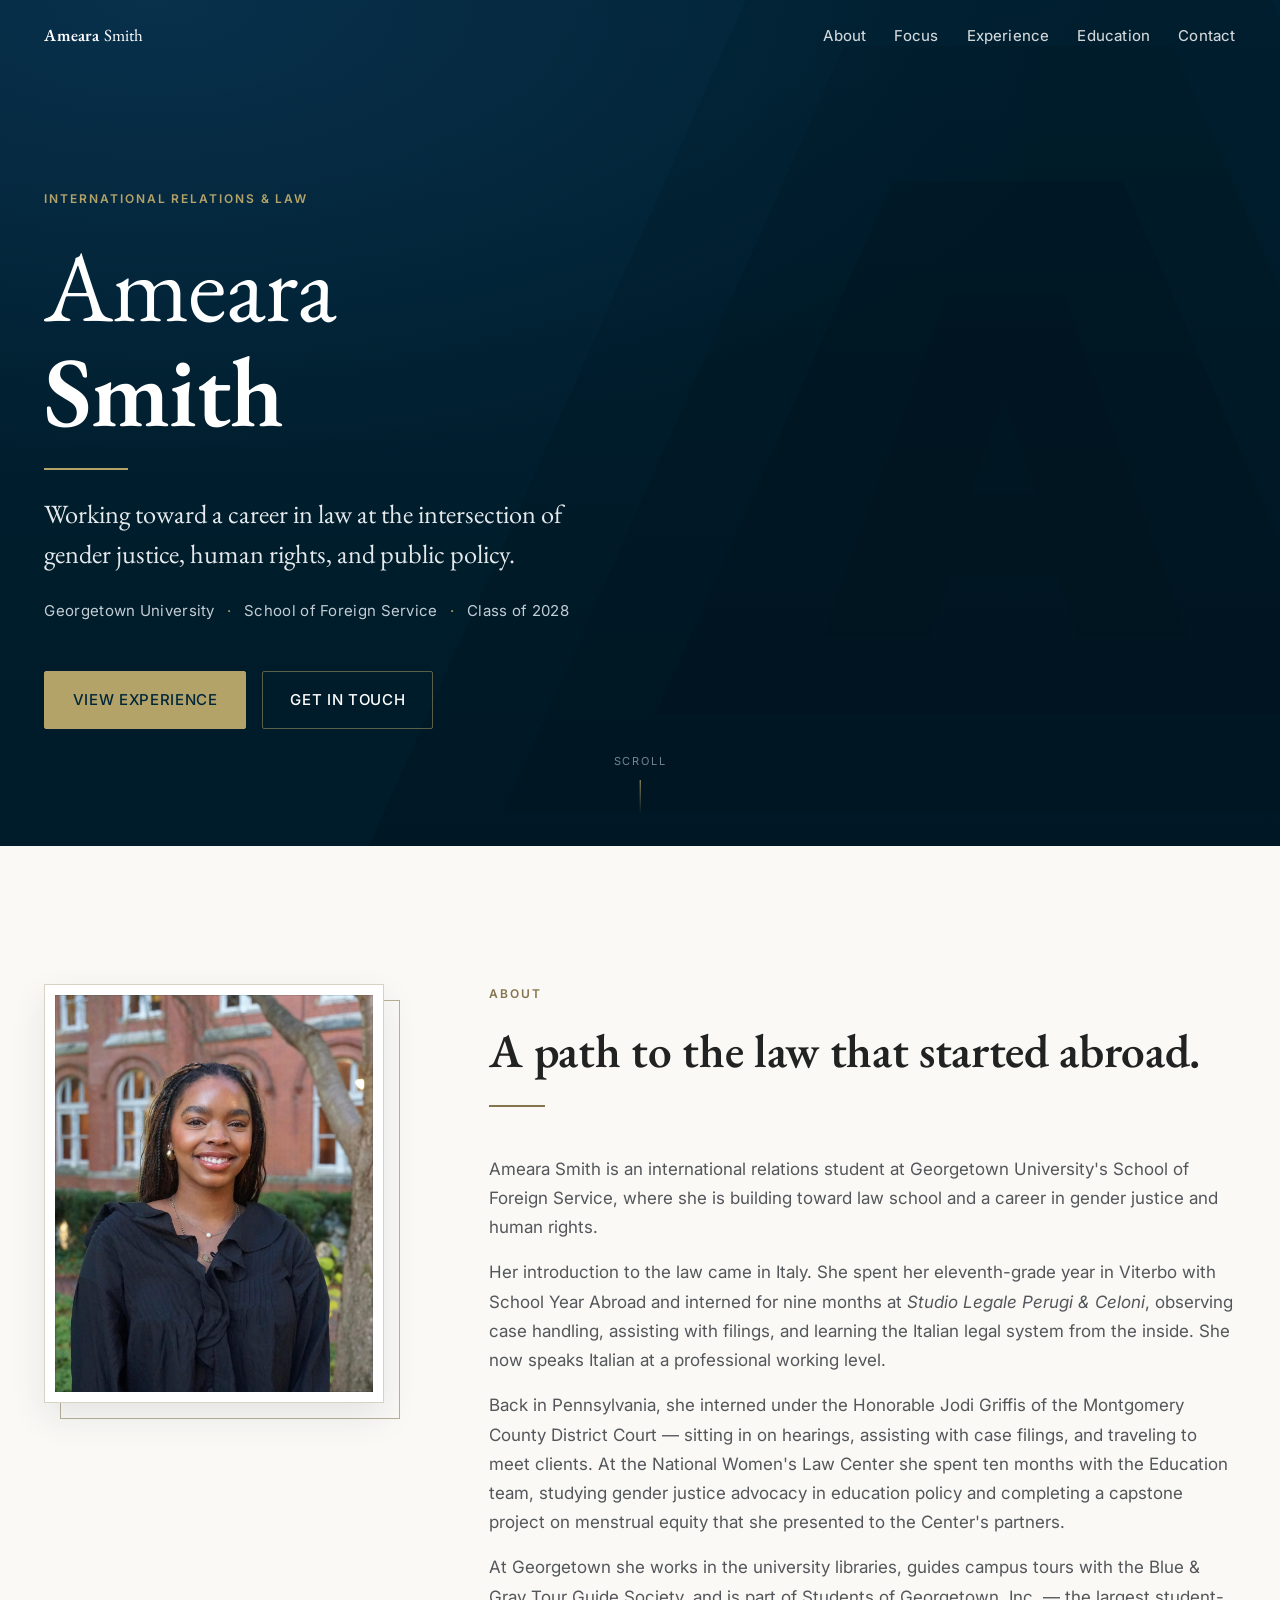
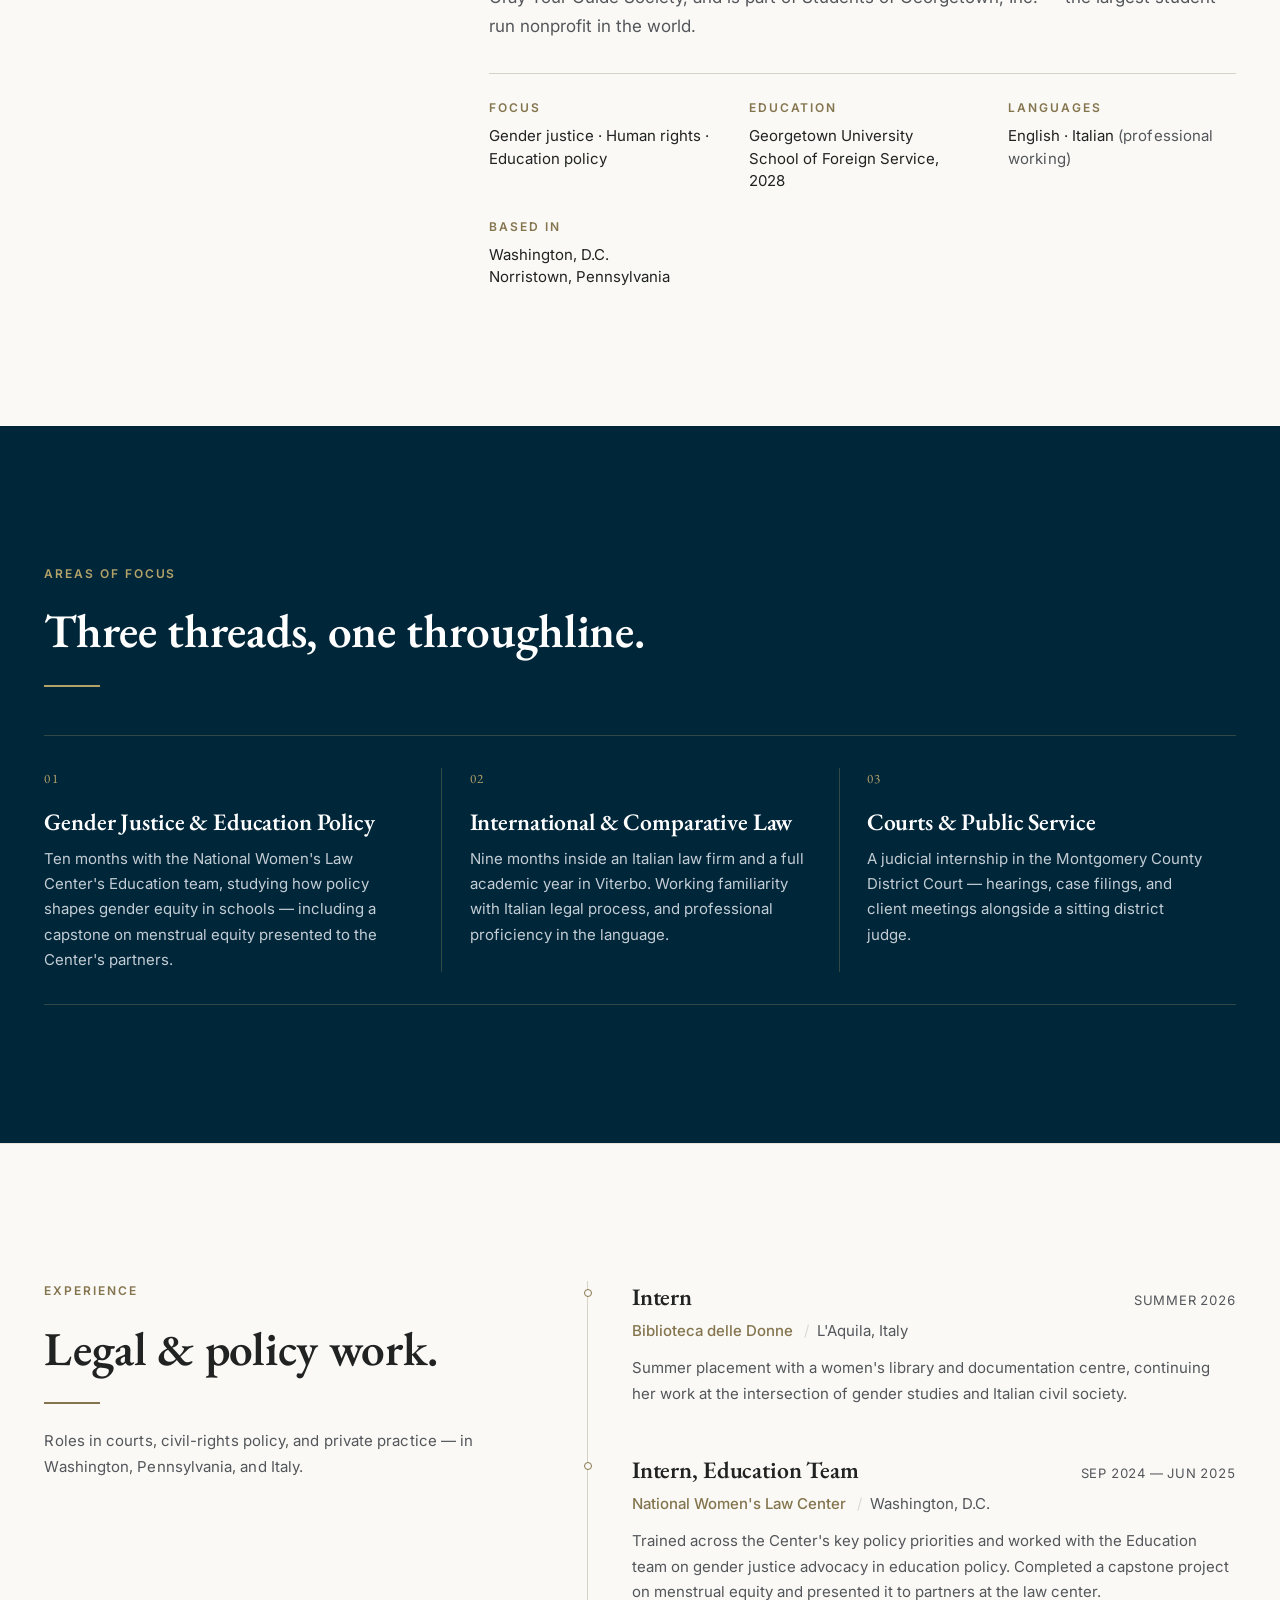
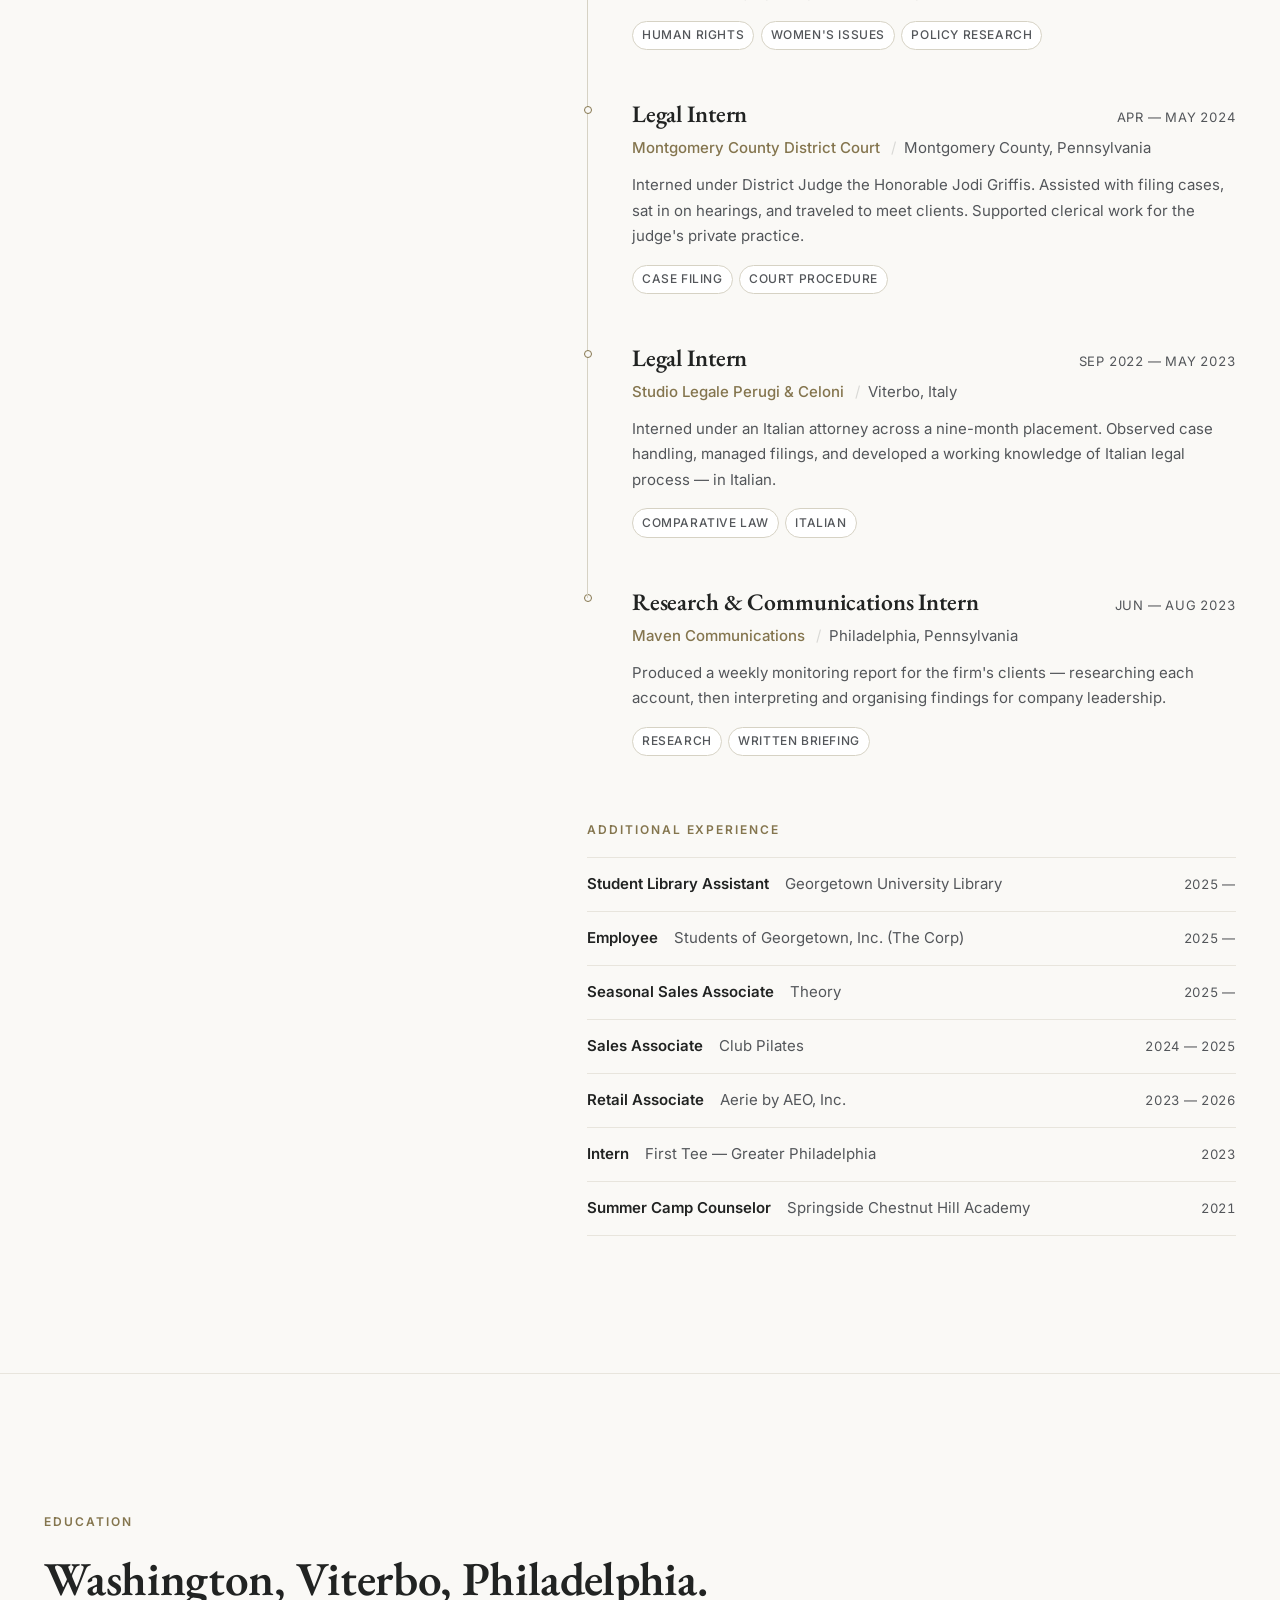
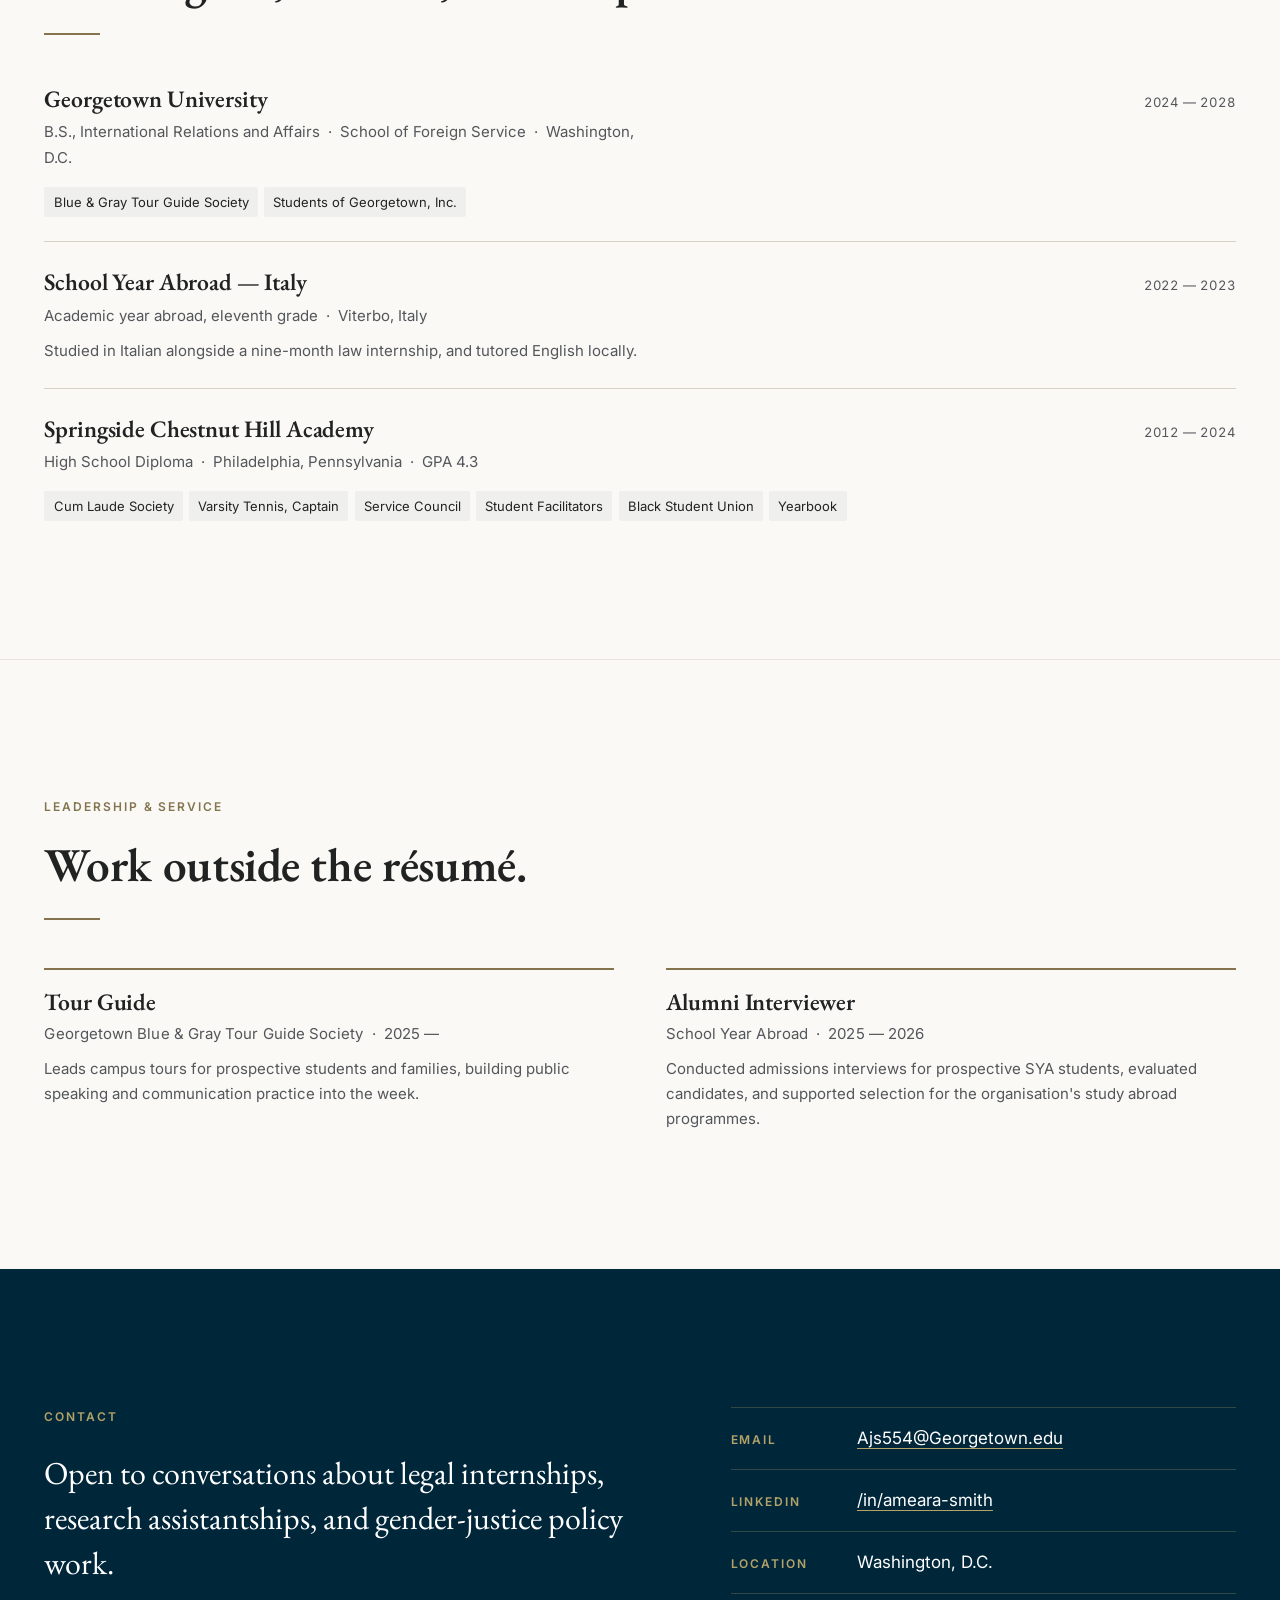
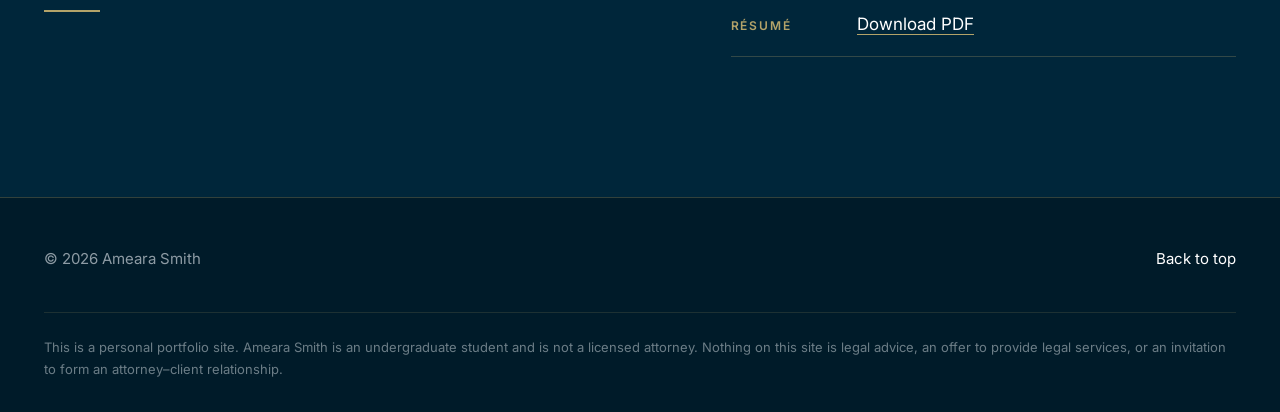
==== commit e5f2eed0: "added email address" ====
--- a/docs/index.html
+++ b/docs/index.html
@@ -553,7 +553,7 @@
           <!-- TODO: EMAIL — swap in the real address in BOTH the href and the text. -->
           <div>
             <dt>Email</dt>
-            <dd><a class="link link--static" href="mailto:hello@example.com">hello@example.com</a></dd>
+            <dd><a class="link link--static" href="mailto:ajs554@georgetown.edu">Ajs554@Georgetown.edu</a></dd>
           </div>
           <div>
             <dt>LinkedIn</dt>
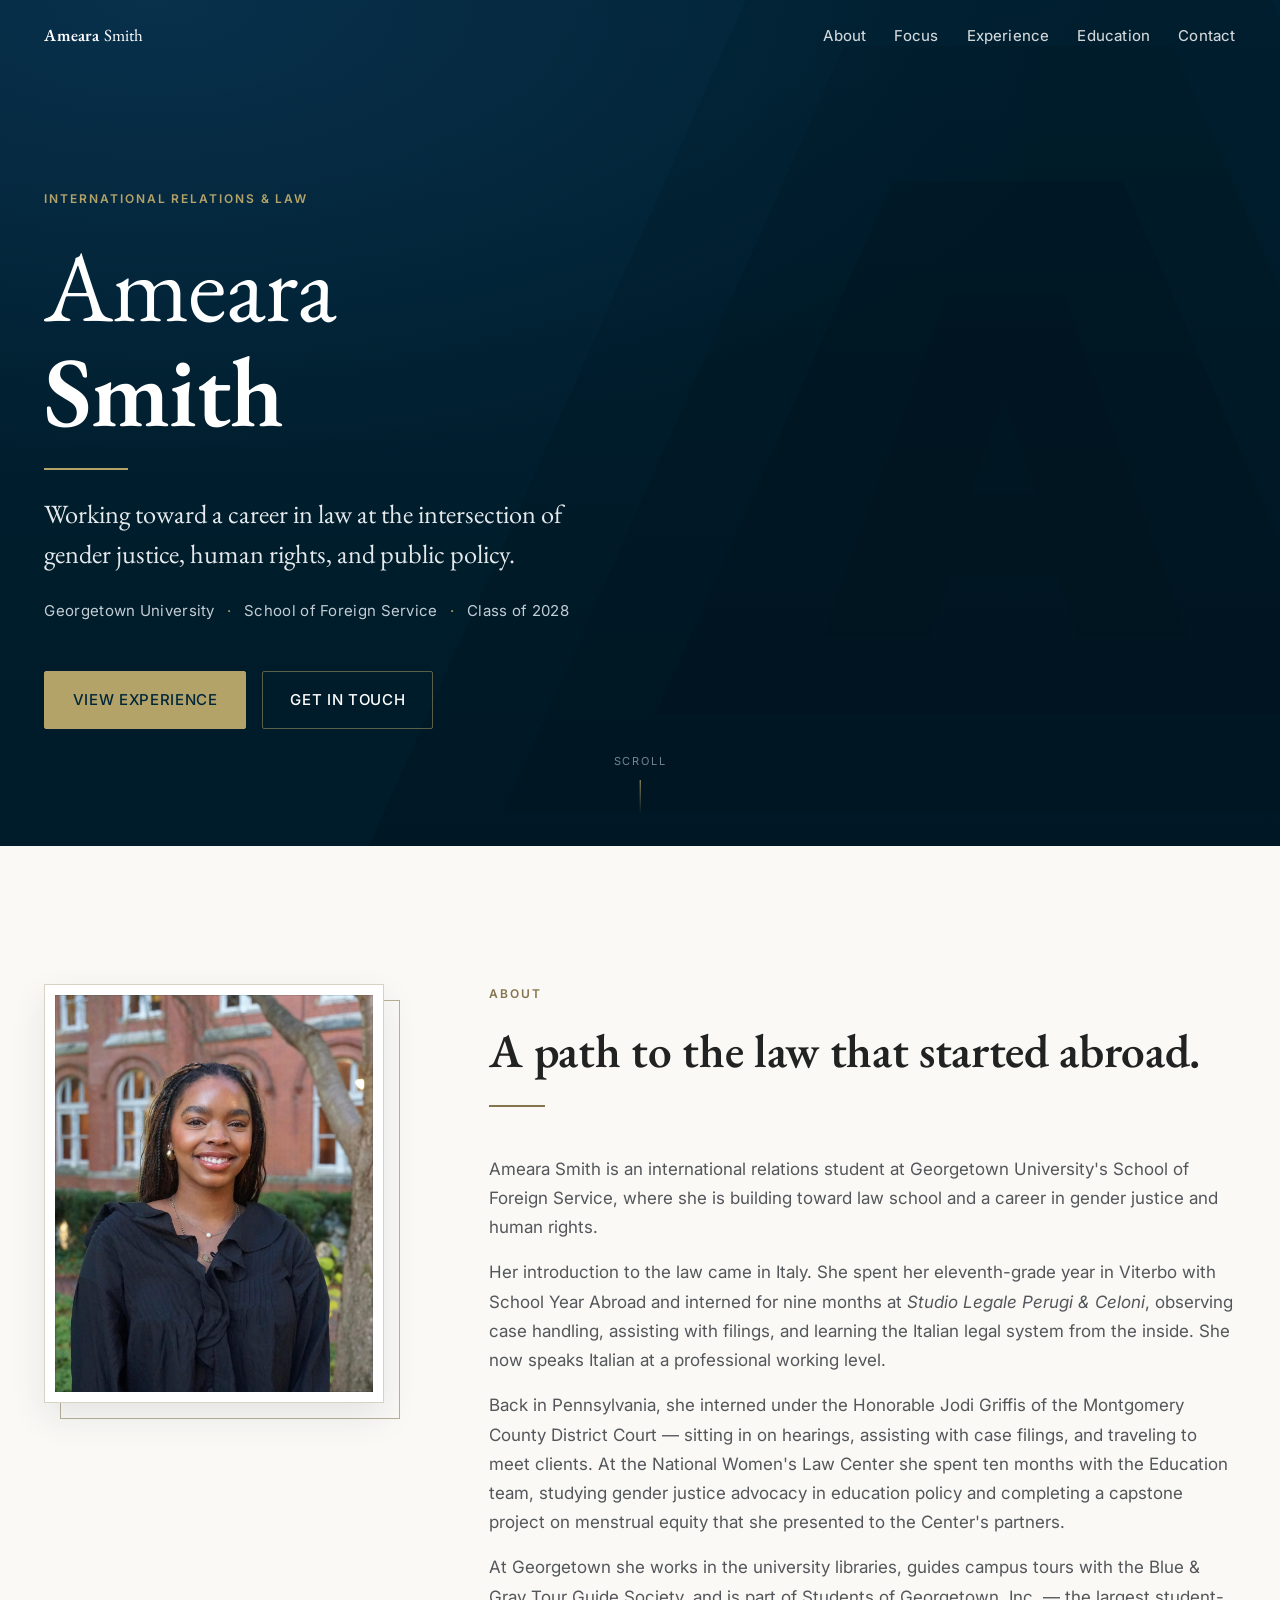
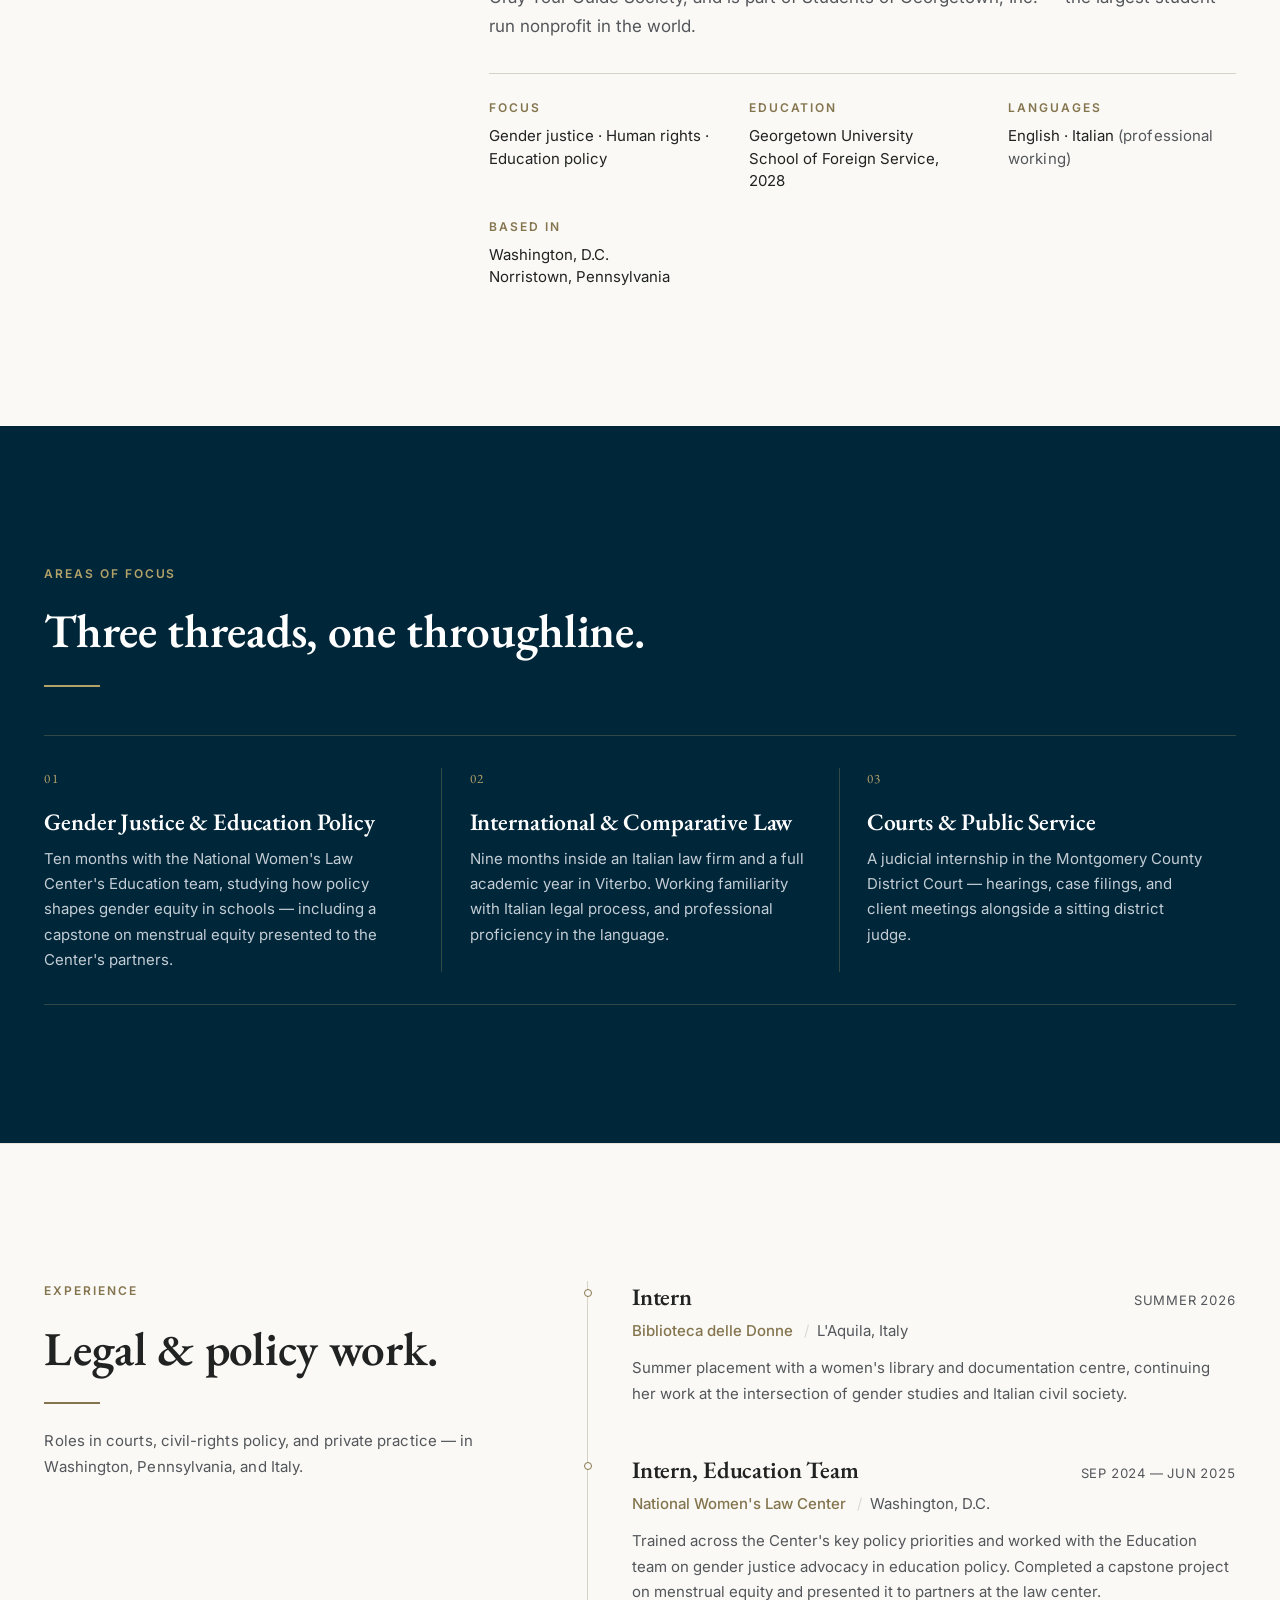
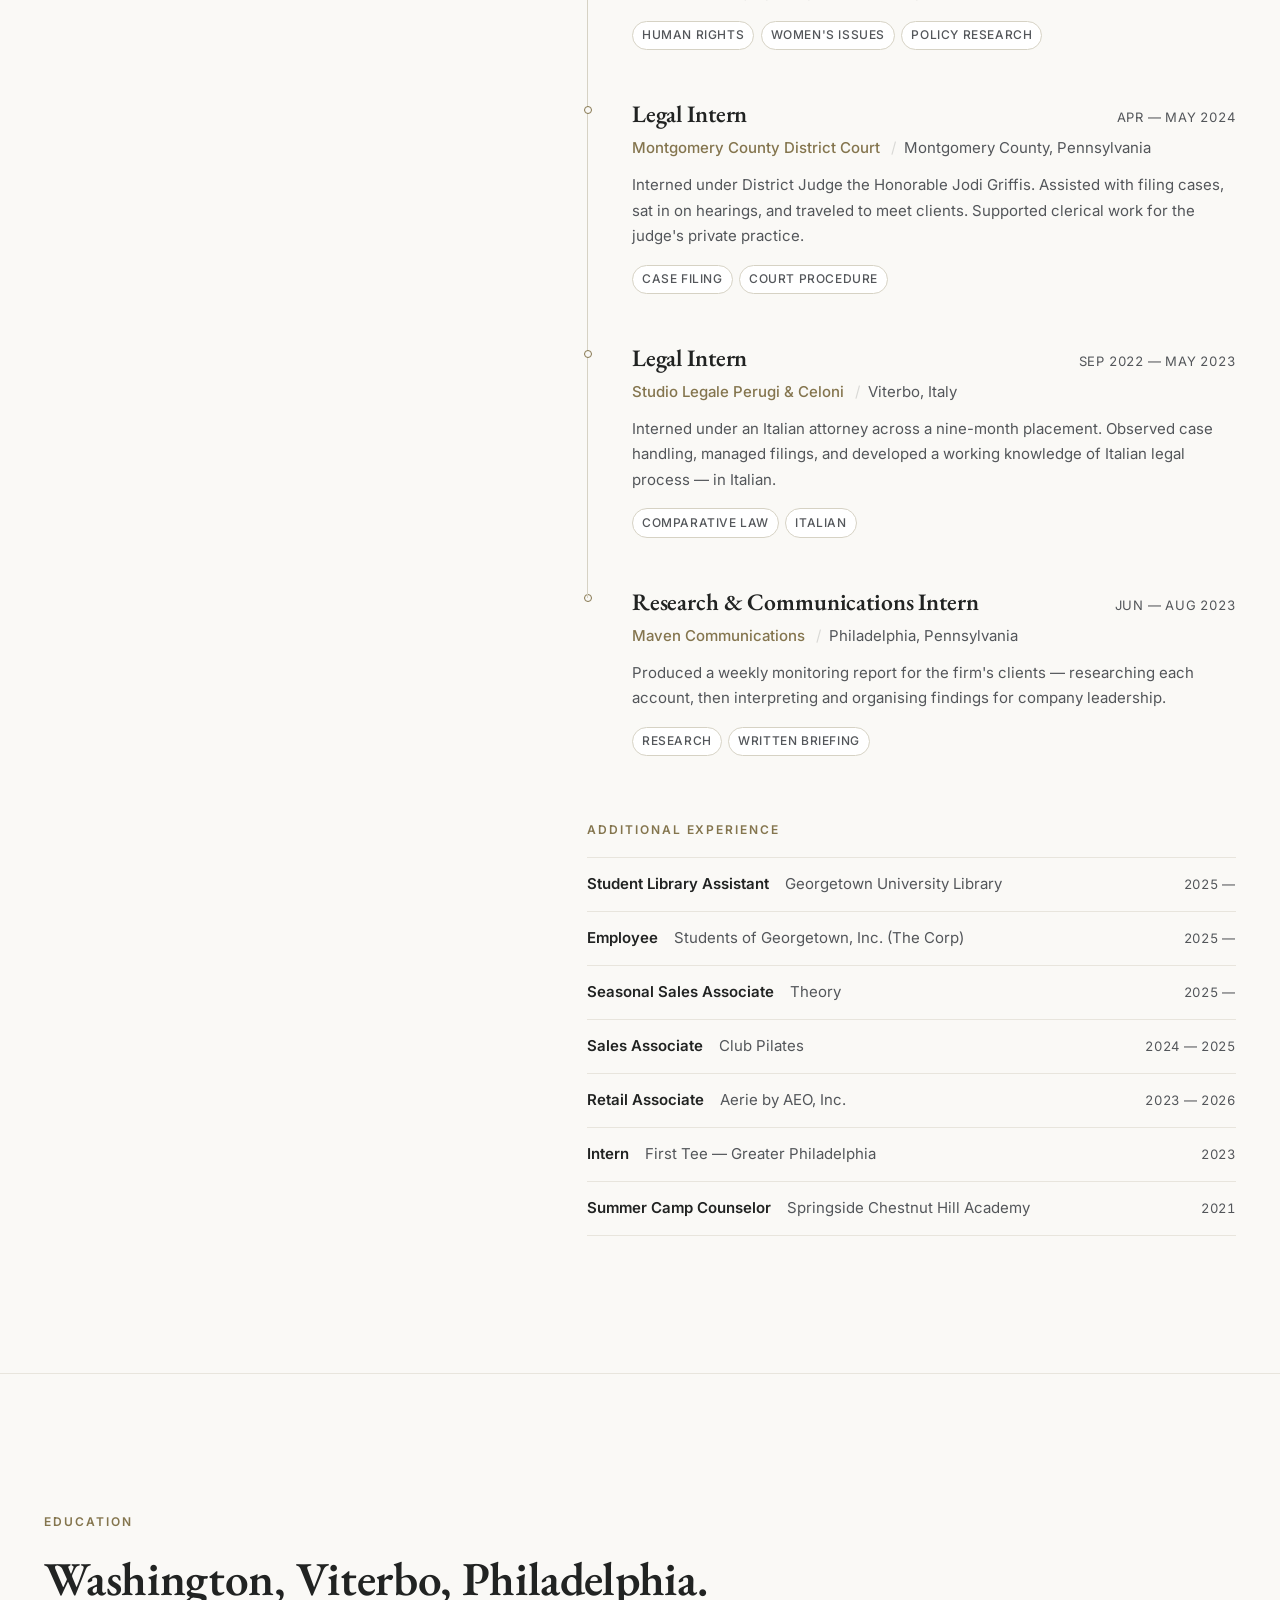
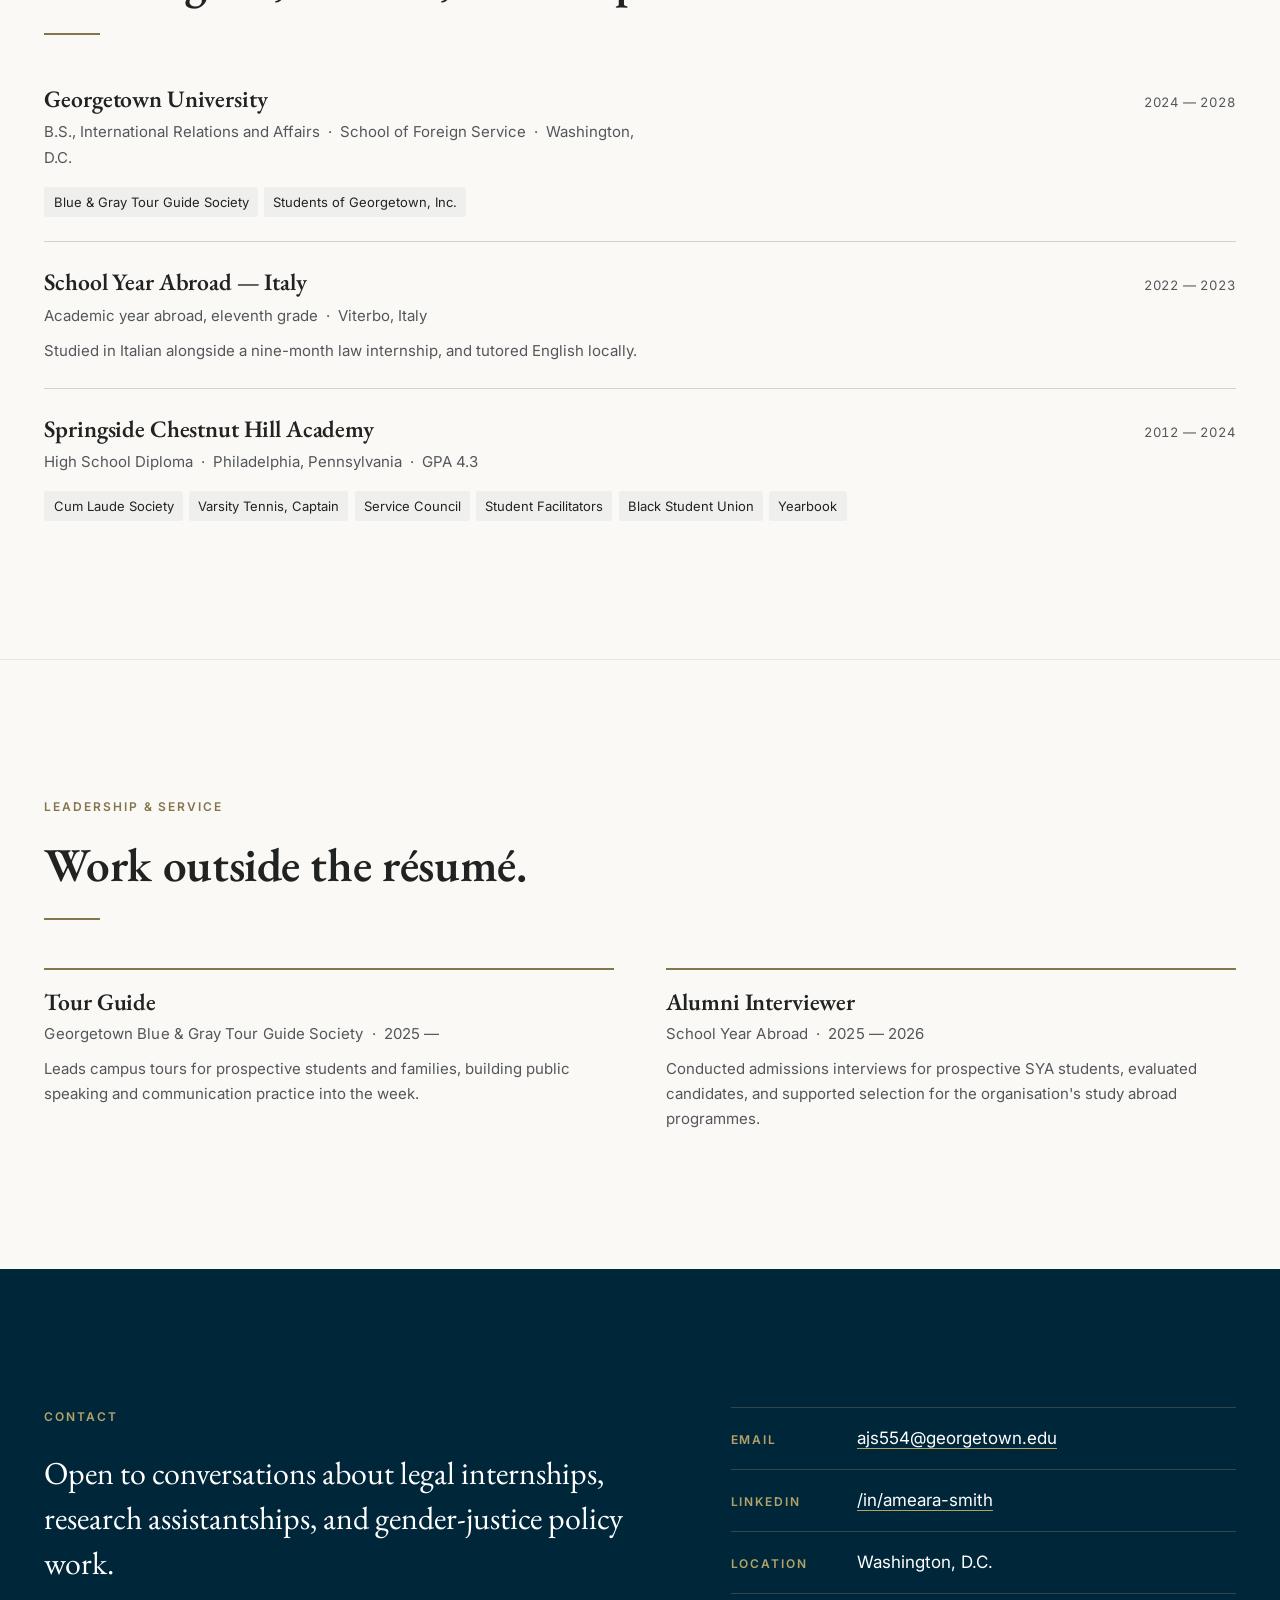
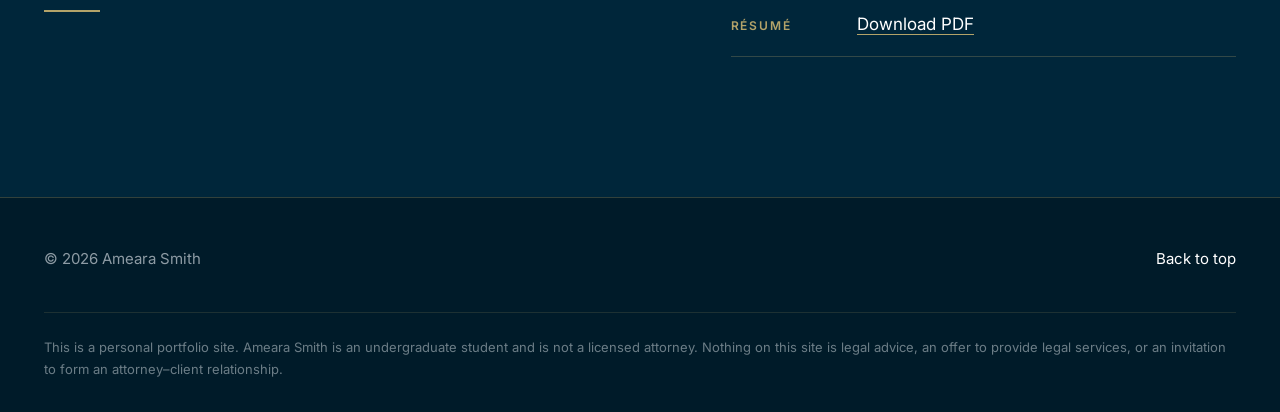
==== commit c138dbe8: "new email" ====
--- a/docs/index.html
+++ b/docs/index.html
@@ -553,7 +553,7 @@
           <!-- TODO: EMAIL — swap in the real address in BOTH the href and the text. -->
           <div>
             <dt>Email</dt>
-            <dd><a class="link link--static" href="mailto:ajs554@georgetown.edu">Ajs554@Georgetown.edu</a></dd>
+            <dd><a class="link link--static" href="mailto:ajs554@georgetown.edu">ajs554@georgetown.edu</a></dd>
           </div>
           <div>
             <dt>LinkedIn</dt>
